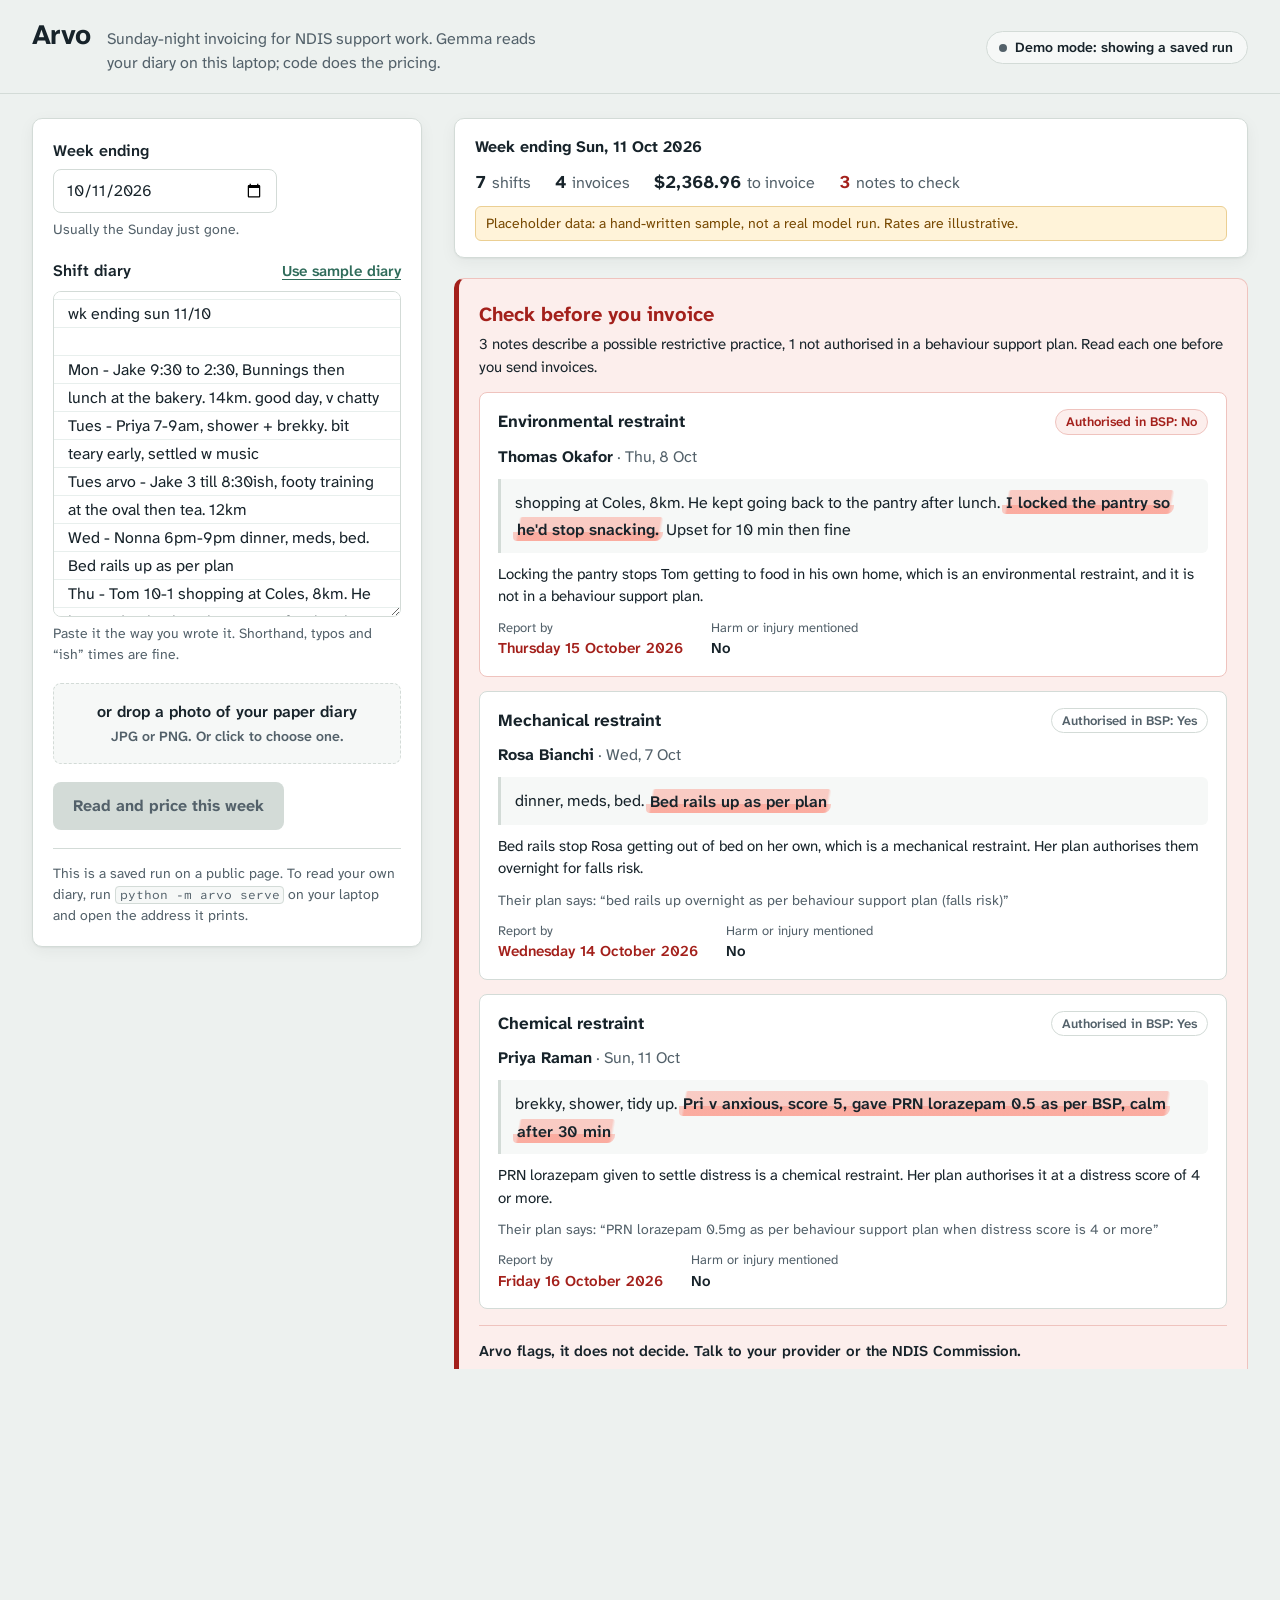
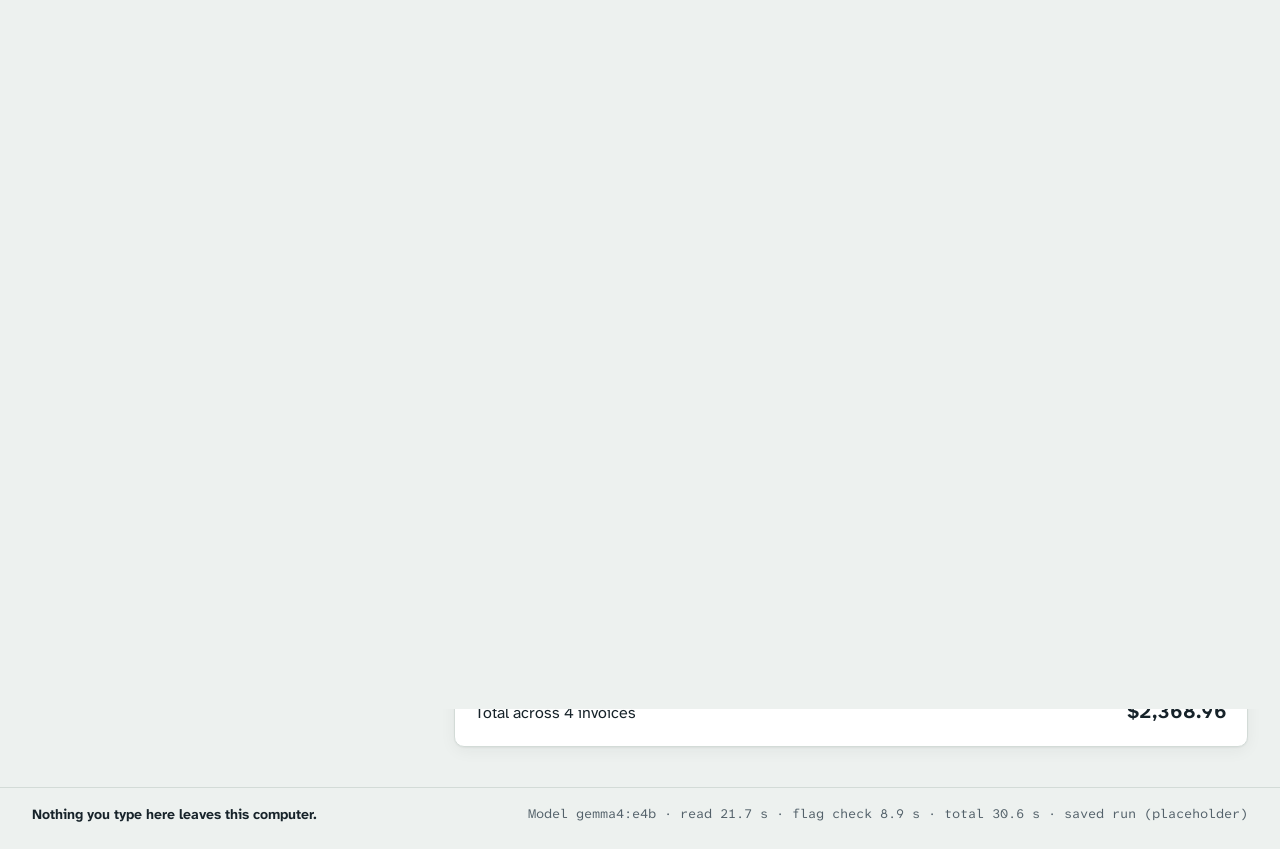
==== docs/index.html @ 75bc1251 "LLM layer (extract, RP screen, pipeline, CLI) and local web UI + server" ====
<!doctype html>
<html lang="en-AU">
<head>
<meta charset="utf-8">
<meta name="viewport" content="width=device-width, initial-scale=1">
<meta name="color-scheme" content="light dark">
<meta name="description" content="Arvo turns an NDIS support worker's weekly shift diary into invoices, on the worker's own laptop.">
<title>Arvo: shift diary to NDIS invoices</title>
<script>
  // Hosted demo only: load the typeface from Google Fonts. The local app
  // (127.0.0.1) makes no requests beyond its own API and uses system fonts.
  (function () {
    if (/^(127\.0\.0\.1|localhost|\[::1\]|)$/.test(location.hostname)) return;
    var l = document.createElement('link');
    l.rel = 'stylesheet';
    l.href = 'https://fonts.googleapis.com/css2?family=Atkinson+Hyperlegible+Mono:wght@400;600&family=Atkinson+Hyperlegible+Next:wght@400;600;700&display=swap';
    document.head.appendChild(l);
  })();
</script>
<style>
:root {
  --bg: #EDF1EF;
  --surface: #FFFFFF;
  --surface-2: #F6F8F7;
  --ink: #17232A;
  --muted: #53616A;
  --line: #D3DBD7;
  --rule: rgba(47, 107, 90, 0.11);
  --accent: #2F6B5A;
  --accent-hover: #255647;
  --accent-ink: #FFFFFF;
  --accent-soft: #E1EEE8;
  --focus: #2457C5;
  --flag: #A3201B;
  --flag-bg: #FCEEEC;
  --flag-line: #EFC3BE;
  --hl: rgba(255, 99, 77, 0.30);
  --warn: #774800;
  --warn-bg: #FFF3D9;
  --warn-line: #EBCF93;
  --ok: #2C7A4E;
  --shadow: 0 1px 2px rgba(23, 35, 42, 0.06), 0 4px 16px rgba(23, 35, 42, 0.05);
  --font: "Atkinson Hyperlegible Next", -apple-system, BlinkMacSystemFont, "Segoe UI", Roboto, "Noto Sans", Ubuntu, Cantarell, "Helvetica Neue", Arial, sans-serif;
  --mono: "Atkinson Hyperlegible Mono", ui-monospace, "SFMono-Regular", Menlo, Consolas, "Liberation Mono", monospace;
  --radius: 10px;
}
@media (prefers-color-scheme: dark) {
  :root {
    --bg: #0F1417;
    --surface: #161D21;
    --surface-2: #1B2328;
    --ink: #E2E8E5;
    --muted: #9AA7A2;
    --line: #2B363C;
    --rule: rgba(134, 201, 177, 0.10);
    --accent: #86C9B1;
    --accent-hover: #A2D8C4;
    --accent-ink: #0B1A15;
    --accent-soft: #1C2D27;
    --focus: #8AB4FF;
    --flag: #FFA49A;
    --flag-bg: #251513;
    --flag-line: #5A2A25;
    --hl: rgba(255, 112, 92, 0.38);
    --warn: #F1C46B;
    --warn-bg: #251E10;
    --warn-line: #5C4620;
    --ok: #7FD1A0;
    --shadow: 0 1px 2px rgba(0, 0, 0, 0.3);
  }
}

*, *::before, *::after { box-sizing: border-box; }
[hidden] { display: none !important; }
html { -webkit-text-size-adjust: 100%; }
body {
  margin: 0;
  background: var(--bg);
  color: var(--ink);
  font: 400 1rem/1.5 var(--font);
  min-height: 100vh;
  display: flex;
  flex-direction: column;
}
h1, h2, h3, h4, p { margin: 0; }
button, input, textarea, select { font: inherit; color: inherit; }
:focus-visible { outline: 3px solid var(--focus); outline-offset: 2px; border-radius: 4px; }
.sr-only {
  position: absolute !important; width: 1px; height: 1px; padding: 0; margin: -1px;
  overflow: hidden; clip-path: inset(50%); white-space: nowrap; border: 0;
}
.mono { font-family: var(--mono); font-size: 0.9375em; }
.num { text-align: right; font-variant-numeric: tabular-nums; white-space: nowrap; }
.muted { color: var(--muted); }
.skip {
  position: absolute; left: 1rem; top: -3rem; z-index: 10;
  background: var(--surface); color: var(--ink); padding: 0.5rem 0.75rem; border-radius: 6px;
}
.skip:focus { top: 0.75rem; }

/* ---------- header */
.top {
  display: flex; flex-wrap: wrap; align-items: center; justify-content: space-between;
  gap: 0.75rem 1.5rem;
  max-width: 1280px; width: 100%; margin: 0 auto;
  padding: 1.25rem 2rem 1.125rem;
  border-bottom: 1px solid var(--line);
}
.brand { display: flex; flex-wrap: wrap; align-items: baseline; gap: 0.25rem 1rem; min-width: 0; }
.brand h1 { font-size: 1.75rem; font-weight: 700; letter-spacing: -0.02em; line-height: 1.1; }
.purpose { color: var(--muted); max-width: 46ch; }
.pill {
  display: inline-flex; align-items: center; gap: 0.5rem;
  padding: 0.3125rem 0.875rem 0.3125rem 0.75rem;
  border-radius: 999px; border: 1px solid var(--line); background: var(--surface);
  font-size: 0.875rem; font-weight: 600;
}
.pill .dot { width: 0.5rem; height: 0.5rem; border-radius: 50%; background: var(--muted); flex: none; }
.pill[data-state="ok"] .dot { background: var(--ok); }
.pill[data-state="warn"] { border-color: var(--warn-line); background: var(--warn-bg); color: var(--warn); }
.pill[data-state="warn"] .dot { background: var(--warn); }
.pill[data-state="demo"] { background: var(--surface-2); }
.pill[data-state="checking"] .dot { animation: pulse 1.2s ease-in-out infinite; }
@keyframes pulse { 50% { opacity: 0.25; } }

/* ---------- layout */
.desk {
  flex: 1;
  display: grid;
  grid-template-columns: minmax(300px, 390px) minmax(0, 1fr);
  gap: 2rem;
  align-items: start;
  max-width: 1280px; width: 100%; margin: 0 auto;
  padding: 1.5rem 2rem 2.5rem;
}
.input-panel { position: sticky; top: 1rem; }
.results { container: results / inline-size; min-width: 0; display: grid; gap: 1.25rem; }
.results:focus { outline: none; }
.results:focus-visible { outline: 3px solid var(--focus); outline-offset: 6px; }

/* ---------- form */
.card {
  background: var(--surface); border: 1px solid var(--line); border-radius: var(--radius);
  box-shadow: var(--shadow);
}
.input-card { padding: 1.25rem; display: grid; gap: 1.125rem; }
.field { display: grid; gap: 0.375rem; }
.field > label, .label-row label { font-weight: 600; }
.label-row { display: flex; align-items: baseline; justify-content: space-between; gap: 1rem; }
.hint { color: var(--muted); font-size: 0.875rem; }
input[type="date"] {
  width: 100%; max-width: 14rem;
  padding: 0.5rem 0.75rem; border: 1px solid var(--line); border-radius: 8px;
  background: var(--surface);
}
textarea {
  --lh: 1.75rem;
  width: 100%;
  min-height: calc(var(--lh) * 11 + 1rem);
  resize: vertical;
  padding: 0.5rem 0.875rem;
  border: 1px solid var(--line); border-radius: 8px;
  line-height: var(--lh);
  background-color: var(--surface);
  background-image: linear-gradient(to bottom, transparent calc(var(--lh) - 1px), var(--rule) calc(var(--lh) - 1px));
  background-size: 100% var(--lh);
  background-position: 0 0.5rem;
  background-attachment: local;
}
textarea::placeholder { color: var(--muted); opacity: 0.8; }
input[type="date"]:focus-visible, textarea:focus-visible { border-color: var(--focus); outline-offset: 0; }
.link-btn {
  background: none; border: 0; padding: 0.125rem 0; cursor: pointer;
  color: var(--accent); font-weight: 600; font-size: 0.9375rem;
  text-decoration: underline; text-underline-offset: 3px; text-decoration-thickness: 1px;
}
.link-btn:hover { text-decoration-thickness: 2px; }
.drop {
  display: grid; gap: 0.125rem; justify-items: center; text-align: center;
  padding: 1rem; border: 1.5px dashed var(--line); border-radius: 8px;
  background: var(--surface-2); cursor: pointer;
  transition: border-color 0.15s, background-color 0.15s;
}
.drop:hover, .drop.is-over { border-color: var(--accent); background: var(--accent-soft); }
.drop:focus-within { outline: 3px solid var(--focus); outline-offset: 2px; }
.drop-title { font-weight: 600; }
.drop-sub { color: var(--muted); font-size: 0.875rem; }
.photo-chosen {
  display: flex; align-items: center; gap: 0.875rem;
  padding: 0.625rem; border: 1px solid var(--line); border-radius: 8px; background: var(--surface-2);
}
.photo-chosen img { width: 56px; height: 56px; object-fit: cover; border-radius: 6px; flex: none; background: var(--line); }
.photo-chosen p { font-size: 0.875rem; overflow-wrap: anywhere; }
.run-row { display: flex; align-items: center; gap: 0.875rem; flex-wrap: wrap; }
.btn-primary {
  appearance: none; border: 0; cursor: pointer;
  background: var(--accent); color: var(--accent-ink);
  padding: 0.75rem 1.25rem; border-radius: 8px; font-weight: 700;
  min-height: 2.75rem;
}
.btn-primary:hover { background: var(--accent-hover); }
.btn-primary[aria-disabled="true"] { background: var(--line); color: var(--muted); cursor: not-allowed; }
.btn-primary[aria-busy="true"] { cursor: progress; }
.elapsed { font-family: var(--mono); color: var(--muted); font-variant-numeric: tabular-nums; }
.run-status { font-size: 0.875rem; color: var(--muted); min-height: 1.3em; }
.run-status:empty { display: none; }
.run-error {
  font-size: 0.9375rem; color: var(--flag); background: var(--flag-bg);
  border: 1px solid var(--flag-line); border-radius: 8px; padding: 0.625rem 0.75rem;
}
.note-box {
  font-size: 0.875rem; color: var(--muted);
  border-top: 1px solid var(--line); padding-top: 0.875rem;
}
.note-box.is-nudged { color: var(--ink); }
.note-box code, .run-status code, .empty code {
  font-family: var(--mono); font-size: 0.875em;
  background: var(--surface-2); border: 1px solid var(--line); border-radius: 4px; padding: 0 0.3em;
}

/* ---------- results shared */
.panel { padding: 1.25rem; }
.sec-head { display: grid; gap: 0.25rem; margin-bottom: 0.875rem; }
.sec-head h3 { font-size: 1.125rem; font-weight: 700; }
.sec-head p { color: var(--muted); font-size: 0.9375rem; }
.empty { padding: 1.5rem 1.25rem; display: grid; gap: 0.75rem; }
.empty h3 { font-size: 1.125rem; }
.empty ul { margin: 0; padding-left: 1.25rem; display: grid; gap: 0.375rem; color: var(--muted); }

.summary { padding: 1rem 1.25rem; display: grid; gap: 0.625rem; }
.summary-week { font-weight: 700; }
.summary-stats { list-style: none; margin: 0; padding: 0; display: flex; flex-wrap: wrap; gap: 0.375rem 1.5rem; }
.summary-stats li { display: flex; align-items: baseline; gap: 0.375rem; color: var(--muted); }
.summary-stats strong { color: var(--ink); font-size: 1.125rem; font-variant-numeric: tabular-nums; }
.summary-stats .is-flag strong { color: var(--flag); }
.placeholder-note {
  font-size: 0.875rem; color: var(--warn); background: var(--warn-bg);
  border: 1px solid var(--warn-line); border-radius: 6px; padding: 0.375rem 0.625rem;
}

/* ---------- flags (the red panel) */
.flags {
  background: var(--flag-bg); border: 1px solid var(--flag-line); border-left: 5px solid var(--flag);
  border-radius: var(--radius); padding: 1.25rem;
}
.flags .sec-head h3 { color: var(--flag); font-size: 1.25rem; }
.flags .sec-head p { color: var(--ink); }
.flag-list { list-style: none; margin: 0; padding: 0; display: grid; gap: 0.875rem; }
.flag {
  background: var(--surface); border: 1px solid var(--flag-line); border-radius: 8px;
  padding: 1rem 1.125rem; display: grid; gap: 0.625rem;
}
.flag[data-authorised="true"] { border-color: var(--line); }
.flag-top { display: flex; flex-wrap: wrap; align-items: center; justify-content: space-between; gap: 0.5rem 1rem; }
.flag-type { font-weight: 700; font-size: 1.0625rem; }
.chip {
  font-size: 0.8125rem; font-weight: 600; padding: 0.125rem 0.625rem; border-radius: 999px;
  border: 1px solid var(--line); color: var(--muted); white-space: nowrap;
}
.chip.is-no { border-color: var(--flag-line); color: var(--flag); background: var(--flag-bg); }
.flag-who { color: var(--muted); }
.flag-who strong { color: var(--ink); }
.flag-note {
  margin: 0; padding: 0.625rem 0.875rem;
  border-left: 3px solid var(--line); background: var(--surface-2); border-radius: 0 6px 6px 0;
  font-size: 1rem; line-height: 1.7; overflow-wrap: anywhere;
}
mark.evidence {
  color: inherit;
  background: linear-gradient(100deg, transparent 0.4em, var(--hl) 0.55em, var(--hl) calc(100% - 0.4em), transparent calc(100% - 0.2em)),
              linear-gradient(to bottom, transparent 62%, var(--hl) 62%);
  padding: 0.1em 0.25em; margin: 0 -0.1em;
  border-radius: 0.6em 0.2em 0.5em 0.25em;
  -webkit-box-decoration-break: clone; box-decoration-break: clone;
  font-weight: 600;
}
.flag-why { font-size: 0.9375rem; }
.flag-plan { font-size: 0.875rem; color: var(--muted); }
.flag-facts { margin: 0; display: flex; flex-wrap: wrap; gap: 0.5rem 1.75rem; font-size: 0.9375rem; }
.flag-facts div { display: grid; }
.flag-facts dt { font-size: 0.8125rem; color: var(--muted); }
.flag-facts dd { margin: 0; font-weight: 600; }
.flag-facts .is-deadline dd { color: var(--flag); }
.flag-foot {
  margin-top: 1rem; padding-top: 0.875rem; border-top: 1px solid var(--flag-line);
  font-size: 0.9375rem; font-weight: 600;
}
.flags-none { padding: 1rem 1.25rem; display: grid; gap: 0.25rem; }
.flags-none h3 { font-size: 1rem; }
.flags-none p { color: var(--muted); font-size: 0.9375rem; }

/* ---------- tables */
.table-wrap { overflow-x: auto; }
.tbl { width: 100%; border-collapse: collapse; font-size: 0.9375rem; }
.tbl th {
  text-align: left; font-size: 0.75rem; letter-spacing: 0.05em; text-transform: uppercase;
  color: var(--muted); font-weight: 600; padding: 0.5rem 0.625rem; border-bottom: 1px solid var(--line);
  white-space: nowrap;
}
.tbl th.num { text-align: right; }
.tbl td { padding: 0.625rem; border-bottom: 1px solid var(--line); vertical-align: top; }
.tbl tbody tr:last-child td { border-bottom: 0; }
.tbl tr.has-warn td:first-child { box-shadow: inset 3px 0 0 var(--warn); }
.who-unmatched { color: var(--warn); font-weight: 600; }
.c-date, .c-time { white-space: nowrap; }
.note-text { overflow-wrap: anywhere; }
.src { font-size: 0.8125rem; color: var(--muted); margin-top: 0.25rem; overflow-wrap: anywhere; }
.warn-inline {
  display: inline-block; margin-top: 0.375rem; font-size: 0.875rem;
  color: var(--warn); background: var(--warn-bg); border: 1px solid var(--warn-line);
  border-radius: 6px; padding: 0.0625rem 0.5rem;
}
.warn-inline b, .warn-list b { font-weight: 700; }
.warn-list {
  list-style: none; margin: 0 0 0.875rem; padding: 0.625rem 0.875rem; display: grid; gap: 0.25rem;
  color: var(--warn); background: var(--warn-bg); border: 1px solid var(--warn-line); border-radius: 8px;
  font-size: 0.9375rem;
}

/* ---------- invoices */
.inv-list { display: grid; gap: 1rem; }
.inv { border: 1px solid var(--line); border-radius: 8px; overflow: hidden; }
.inv-head {
  display: flex; flex-wrap: wrap; align-items: center; justify-content: space-between; gap: 0.75rem 1rem;
  padding: 0.75rem 0.875rem; background: var(--surface-2); border-bottom: 1px solid var(--line);
}
.inv-head h4 { font-size: 1.0625rem; }
.inv-meta { font-size: 0.875rem; color: var(--muted); }
.btn-secondary {
  appearance: none; cursor: pointer; font-weight: 600; font-size: 0.9375rem;
  background: var(--surface); color: var(--accent); border: 1.5px solid var(--accent);
  border-radius: 8px; padding: 0.4375rem 0.875rem; min-height: 2.5rem;
}
.btn-secondary:hover { background: var(--accent-soft); }
.inv .tbl td, .inv .tbl th { padding-left: 0.875rem; padding-right: 0.875rem; }
.item-no { display: block; font-family: var(--mono); font-size: 0.875rem; white-space: nowrap; }
.item-name { display: block; font-size: 0.8125rem; color: var(--muted); }
.why {
  appearance: none; background: none; cursor: pointer; white-space: nowrap;
  border: 1px solid var(--line); border-radius: 6px; padding: 0.125rem 0.5rem;
  font-size: 0.8125rem; color: var(--muted);
}
.why[aria-expanded="true"] { color: var(--ink); border-color: var(--muted); }
.rule-row td { background: var(--surface-2); font-size: 0.875rem; padding-top: 0.5rem; padding-bottom: 0.5rem; }
.rule-label { font-weight: 600; }
.inv tfoot th, .inv tfoot td { border-top: 1px solid var(--line); border-bottom: 0; padding-top: 0.625rem; padding-bottom: 0.625rem; }
.inv tfoot th { text-transform: none; letter-spacing: 0; font-size: 0.9375rem; color: var(--ink); text-align: right; }
.inv tfoot td { font-weight: 700; }
.grand {
  display: flex; justify-content: space-between; align-items: baseline; gap: 1rem;
  margin-top: 1rem; padding-top: 0.875rem; border-top: 2px solid var(--ink);
}
.grand strong { font-size: 1.25rem; }

/* tables become label/value stacks when the results column is narrow */
@container results (max-width: 620px) {
  .stack thead { position: absolute; width: 1px; height: 1px; overflow: hidden; clip-path: inset(50%); }
  .stack, .stack tbody, .stack tfoot, .stack tr, .stack td, .stack tfoot th { display: block; width: auto; }
  .stack tbody tr { padding: 0.625rem 0; border-bottom: 1px solid var(--line); }
  .stack tbody tr:last-child { border-bottom: 0; }
  .stack td { border: 0; padding: 0.1875rem 0; display: flex; justify-content: space-between; gap: 1rem; text-align: right; }
  .stack td::before { content: attr(data-label); color: var(--muted); font-size: 0.8125rem; text-align: left; flex: none; }
  .stack td.wide { display: block; text-align: left; }
  .stack td.wide::before { display: block; }
  .stack td.why-cell { justify-content: flex-end; }
  .stack td.why-cell::before { content: none; }
  .stack tr.has-warn { box-shadow: inset 3px 0 0 var(--warn); padding-left: 0.75rem; }
  .stack tr.has-warn td:first-child { box-shadow: none; }
  .stack tr.rule-row { padding: 0; }
  .stack tr.rule-row td { display: block; text-align: left; padding: 0.5rem 0.625rem; border-radius: 6px; }
  .stack tr.rule-row td::before { content: none; }
  .stack tfoot tr { display: flex; justify-content: space-between; border-top: 1px solid var(--line); }
  .stack tfoot th, .stack tfoot td { border: 0; }
  .inv .stack td, .inv .stack th { padding-left: 0.875rem; padding-right: 0.875rem; }
  .shifts-tbl.stack tbody tr { display: flex; flex-wrap: wrap; align-items: baseline; gap: 0.125rem 0.625rem; }
  .shifts-tbl.stack td { display: block; padding: 0; text-align: left; }
  .shifts-tbl.stack td::before { content: none; }
  .shifts-tbl.stack td.c-date { font-weight: 700; }
  .shifts-tbl.stack td.c-km::after { content: " km"; }
  .shifts-tbl.stack td.no-km { display: none; }
  .shifts-tbl.stack td.wide { flex-basis: 100%; margin-top: 0.25rem; }
  .inv-tbl.stack tbody tr:not(.rule-row) {
    display: grid; grid-template-columns: auto 1fr auto; gap: 0.25rem 0.625rem; align-items: baseline;
    grid-template-areas: "date time total" "item item item" "qty rate why"; padding: 0.75rem 0.875rem;
  }
  .inv .inv-tbl.stack tbody tr:not(.rule-row) td { display: block; padding: 0; text-align: left; }
  .inv-tbl.stack td::before { content: none; }
  .inv-tbl.stack td.c-date { grid-area: date; font-weight: 700; }
  .inv-tbl.stack td.c-time { grid-area: time; }
  .inv .inv-tbl.stack tbody td.c-total { grid-area: total; text-align: right; font-weight: 700; }
  .inv-tbl.stack td.wide { grid-area: item; }
  .inv-tbl.stack td.c-qty { grid-area: qty; }
  .inv-tbl.stack td.c-rate { grid-area: rate; color: var(--muted); }
  .inv-tbl.stack td.c-rate::before { content: "× "; }
  .inv-tbl.stack td.why-cell { grid-area: why; }
  .stack tfoot td.why-cell { display: none; }
}

/* ---------- footer */
.foot {
  border-top: 1px solid var(--line);
  max-width: 1280px; width: 100%; margin: 0 auto; padding: 1rem 2rem 1.5rem;
  display: flex; flex-wrap: wrap; gap: 0.25rem 1.5rem; justify-content: space-between;
  font-size: 0.875rem; color: var(--muted);
}
.foot strong { color: var(--ink); }
.run-meta { font-family: var(--mono); font-size: 0.8125rem; }

/* ---------- narrow screens */
@media (max-width: 900px) {
  .desk { grid-template-columns: minmax(0, 1fr); gap: 1.25rem; }
  .input-panel { position: static; }
}
@media (max-width: 560px) {
  .top { padding: 1rem 1rem 0.875rem; }
  .desk { padding: 1rem 1rem 2rem; }
  .foot { padding: 1rem; }
  .input-card, .panel, .flags { padding: 1rem; }
  .flag { padding: 0.875rem; }
  .btn-primary { width: 100%; }
  .run-row { gap: 0.5rem; }
}
@media (prefers-reduced-motion: reduce) {
  *, *::before, *::after { animation: none !important; transition: none !important; }
}
@media print {
  .input-panel, .skip, .pill, .inv-head button, .why { display: none !important; }
  .desk { display: block; }
  body { background: #fff; }
}
</style>
</head>
<body>
<a class="skip" href="#results">Skip to results</a>

<header class="top">
  <div class="brand">
    <h1>Arvo</h1>
    <p class="purpose">Sunday-night invoicing for NDIS support work. Gemma reads your diary on this laptop; code does the pricing.</p>
  </div>
  <p class="pill" id="status" data-state="checking" role="status">
    <span class="dot" aria-hidden="true"></span><span id="status-text">Looking for the local app…</span>
  </p>
</header>

<main class="desk">
  <section class="input-panel" aria-labelledby="input-h">
    <h2 id="input-h" class="sr-only">Your week</h2>
    <form id="run-form" class="card input-card" novalidate>
      <div class="field">
        <label for="week-ending">Week ending</label>
        <input type="date" id="week-ending" name="week_ending" required aria-describedby="week-hint">
        <p class="hint" id="week-hint">Usually the Sunday just gone.</p>
      </div>

      <div class="field">
        <div class="label-row">
          <label for="diary">Shift diary</label>
          <button type="button" class="link-btn" id="sample-btn">Use sample diary</button>
        </div>
        <textarea id="diary" name="diary_text" rows="11" spellcheck="false" aria-describedby="diary-hint"
          placeholder="Tues - Jake 3 till 8:30ish, Bunnings + footy, 12km"></textarea>
        <p class="hint" id="diary-hint">Paste it the way you wrote it. Shorthand, typos and “ish” times are fine.</p>
      </div>

      <div class="field">
        <label class="drop" id="drop" for="photo">
          <input type="file" id="photo" class="sr-only" accept="image/png,image/jpeg,image/webp,image/gif">
          <span class="drop-title">or drop a photo of your paper diary</span>
          <span class="drop-sub">JPG or PNG. Or click to choose one.</span>
        </label>
        <div class="photo-chosen" id="photo-chosen" hidden>
          <img id="photo-thumb" alt="">
          <div>
            <p id="photo-name"></p>
            <button type="button" class="link-btn" id="photo-remove">Remove photo</button>
          </div>
        </div>
      </div>

      <div class="run-row">
        <button type="submit" class="btn-primary" id="run-btn">Read and price this week</button>
        <span class="elapsed" id="elapsed" aria-hidden="true"></span>
      </div>
      <p class="run-status" id="run-status" role="status" aria-live="polite"></p>
      <p class="run-error" id="run-error" role="alert" hidden></p>
      <p class="note-box" id="setup-note" hidden></p>
    </form>
  </section>

  <section class="results" id="results" aria-labelledby="results-h" tabindex="-1">
    <h2 id="results-h" class="sr-only">Results</h2>

    <div class="card empty" id="empty">
      <h3>Nothing to check yet</h3>
      <p>Paste this week’s diary or add a photo, then press <strong>Read and price this week</strong>. You’ll get:</p>
      <ul>
        <li>notes to check before you invoice, with the exact sentence highlighted</li>
        <li>every shift as Gemma read it, so a wrong time is easy to spot</li>
        <li>invoice lines priced by code, ready to print per participant</li>
      </ul>
    </div>

    <div class="card summary" id="summary" hidden></div>
    <section id="flags" aria-labelledby="flags-h" hidden></section>
    <section class="card panel" id="shifts" aria-labelledby="shifts-h" hidden></section>
    <section class="card panel" id="invoices" aria-labelledby="invoices-h" hidden></section>
  </section>
</main>

<footer class="foot">
  <p><strong>Nothing you type here leaves this computer.</strong></p>
  <p class="run-meta" id="run-meta"></p>
</footer>

<noscript><p style="padding:1rem">Arvo needs JavaScript turned on. It runs only on this computer.</p></noscript>

<script>
(() => {
'use strict';

// ------------------------------------------------------------------ constants
const SAMPLE_WEEK = '2026-10-11';
const SAMPLE_DIARY = `wk ending sun 11/10

Mon - Jake 9:30 to 2:30, Bunnings then lunch at the bakery. 14km. good day, v chatty
Tues - Priya 7-9am, shower + brekky. bit teary early, settled w music
Tues arvo - Jake 3 till 8:30ish, footy training at the oval then tea. 12km
Wed - Nonna 6pm-9pm dinner, meds, bed. Bed rails up as per plan
Thu - Tom 10-1 shopping at Coles, 8km. He kept going back to the pantry after lunch. I locked the pantry so he'd stop snacking. Upset for 10 min then fine
Fri - nil (sick)
Sat - Jake 10 - 4 Melb Museum, train in so no km
Sun - Pri 8-11 brekky, shower, tidy up. Pri v anxious, score 5, gave PRN lorazepam 0.5 as per BSP, calm after 30 min
`;
const DEMO_TIP = 'Running a diary needs the local app. On your laptop: python -m arvo serve';
const RP_LABELS = {
  seclusion: 'Seclusion',
  chemical: 'Chemical restraint',
  mechanical: 'Mechanical restraint',
  physical: 'Physical restraint',
  environmental: 'Environmental restraint',
};
const TIMING_LABELS = { extract_s: 'read', pricing_s: 'priced', rp_s: 'flag check', total_s: 'total' };
const FLAG_FOOTER = 'Arvo flags, it does not decide. Talk to your provider or the NDIS Commission.';
const INVOICE_CSP = '<meta http-equiv="Content-Security-Policy" content="default-src \'none\'; style-src \'unsafe-inline\'; img-src data:">';

const state = {
  mode: 'checking',      // 'local' | 'demo'
  model: '',
  worker: null,
  people: new Map(),     // participant id -> roster entry
  order: [],             // roster order of participant ids
  image: null,           // { b64, name }
  thumbUrl: '',
  running: false,
  result: null,
  weekEnding: '',
};

// ------------------------------------------------------------------ DOM helpers
// Every piece of diary/model text goes in through textContent or text nodes. Never as markup.
const $ = (id) => document.getElementById(id);
function h(tag, props, ...kids) {
  const node = document.createElement(tag);
  if (props) {
    for (const [k, v] of Object.entries(props)) {
      if (v === null || v === undefined || v === false) continue;
      if (k === 'class') node.className = v;
      else if (k === 'text') node.textContent = String(v);
      else if (k.startsWith('on') && typeof v === 'function') node.addEventListener(k.slice(2), v);
      else node.setAttribute(k, v === true ? '' : String(v));
    }
  }
  for (const kid of kids.flat(Infinity)) {
    if (kid === null || kid === undefined || kid === false || kid === '') continue;
    node.append(kid instanceof Node ? kid : document.createTextNode(String(kid)));
  }
  return node;
}

// ------------------------------------------------------------------ formatting
const money = new Intl.NumberFormat('en-AU', { style: 'currency', currency: 'AUD' });
const fmtMoney = (x) => money.format(Number(x) || 0);
const toCents = (x) => Math.round((Number(x) || 0) * 100);
const pad = (n) => String(n).padStart(2, '0');
const isoDate = (d) => `${d.getFullYear()}-${pad(d.getMonth() + 1)}-${pad(d.getDate())}`;

function parseISO(s) {
  const m = /^(\d{4})-(\d{2})-(\d{2})(?:[T ](\d{2}):(\d{2}))?/.exec(String(s || ''));
  if (!m) return null;
  return new Date(+m[1], +m[2] - 1, +m[3], m[4] ? +m[4] : 0, m[5] ? +m[5] : 0);
}
function fmtDate(s, withYear) {
  const d = parseISO(s);
  if (!d) return String(s || '');
  const opts = { weekday: 'short', day: 'numeric', month: 'short' };
  if (withYear) opts.year = 'numeric';
  return d.toLocaleDateString('en-AU', opts);
}
function fmtDeadline(s) {
  const d = parseISO(s);
  if (!d) return String(s || '');
  let out = d.toLocaleDateString('en-AU', { weekday: 'long', day: 'numeric', month: 'long', year: 'numeric' });
  if (/[T ]\d{2}:\d{2}/.test(s)) out += ', ' + d.toLocaleTimeString('en-AU', { hour: 'numeric', minute: '2-digit' });
  return out;
}
function lastSunday(from) {
  const d = new Date(from.getFullYear(), from.getMonth(), from.getDate());
  d.setDate(d.getDate() - d.getDay());
  return isoDate(d);
}
function sundayOnOrAfter(iso) {
  const d = parseISO(iso);
  if (!d) return '';
  d.setDate(d.getDate() + ((7 - d.getDay()) % 7));
  return isoDate(d);
}
const personName = (id) => {
  const p = state.people.get(id);
  return p ? p.name : (id || 'Not matched to your roster');
};
const timeRange = (a, b) => (a && b ? `${a}–${b}` : '—');
function fmtQty(line) {
  const q = Number(line.quantity) || 0;
  return line.unit === 'km'
    ? `${q.toLocaleString('en-AU', { maximumFractionDigits: 1 })} km`
    : `${q.toFixed(2)} h`;
}
const byDateTime = (a, b) => `${a.date} ${a.start || '99'}`.localeCompare(`${b.date} ${b.start || '99'}`);
const plural = (n, one, many) => `${n} ${n === 1 ? one : many}`;

// ------------------------------------------------------------------ network
async function fetchJSON(url, { timeout = 4000, ...opts } = {}) {
  const ctl = new AbortController();
  const timer = setTimeout(() => ctl.abort(), timeout);
  try {
    const res = await fetch(url, { cache: 'no-store', ...opts, signal: ctl.signal });
    let data = null;
    try { data = await res.json(); } catch (_) { data = null; }
    if (!res.ok) {
      const err = new Error((data && data.error) || `The local app answered ${res.status}.`);
      err.status = res.status;
      throw err;
    }
    if (data === null || typeof data !== 'object') throw new Error(`${url} did not return JSON.`);
    return data;
  } finally {
    clearTimeout(timer);
  }
}
async function fetchText(url) {
  const res = await fetch(url, { cache: 'no-store' });
  if (!res.ok) throw new Error(String(res.status));
  return res.text();
}

// ------------------------------------------------------------------ status + messages
function setPill(kind, text) {
  $('status').dataset.state = kind;
  $('status-text').textContent = text;
}
function showError(msg) {
  const el = $('run-error');
  el.textContent = msg;
  el.hidden = false;
}
function clearError() {
  $('run-error').hidden = true;
  $('run-error').textContent = '';
}
function setNote(...parts) {
  const el = $('setup-note');
  el.replaceChildren(...parts.map((p) => (p instanceof Node ? p : document.createTextNode(p))));
  el.hidden = parts.length === 0;
}

function setRoster(r) {
  if (!r || typeof r !== 'object') return;
  state.worker = r.worker && typeof r.worker === 'object' ? r.worker : null;
  const ps = Array.isArray(r.participants) ? r.participants : [];
  state.people = new Map(ps.filter((p) => p && p.id).map((p) => [String(p.id), p]));
  state.order = [...state.people.keys()];
}

// ------------------------------------------------------------------ modes
async function enterLocal(health) {
  state.mode = 'local';
  state.model = String(health.model || 'gemma4:e4b');
  if (health.ollama_up === false) {
    setPill('warn', 'Local app running. Ollama is not running');
    setNote('Start Ollama, then press Read and price this week. Your diary still stays on this laptop.');
  } else if (health.model_available === false) {
    setPill('warn', `Running on your laptop: ${state.model} (not downloaded)`);
    setNote('Download the model once, then come back: ', h('code', null, `ollama pull ${state.model}`));
  } else {
    setPill('ok', `Running on your laptop: ${state.model}`);
  }
  try { setRoster(await fetchJSON('/api/roster')); } catch (_) { /* names fall back to ids */ }
}

async function enterDemo() {
  state.mode = 'demo';
  setPill('demo', 'Demo mode: showing a saved run');
  const btn = $('run-btn');
  btn.setAttribute('aria-disabled', 'true');
  btn.title = DEMO_TIP;
  setNote('This is a saved run on a public page. To read your own diary, run ',
    h('code', null, 'python -m arvo serve'), ' on your laptop and open the address it prints.');

  const [run, roster, diary] = await Promise.allSettled([
    fetchJSON('demo/run.json', { timeout: 8000 }),
    fetchJSON('demo/roster.json', { timeout: 8000 }),
    fetchText('demo/diary.txt'),
  ]);
  if (roster.status === 'fulfilled') setRoster(roster.value);
  $('diary').value = diary.status === 'fulfilled' && diary.value.trim() ? diary.value : SAMPLE_DIARY;
  if (run.status !== 'fulfilled') {
    $('empty').replaceChildren(
      h('h3', null, 'The saved run could not be loaded'),
      h('p', null, 'Open this page from a web server (not as a file), or run ',
        h('code', null, 'python -m arvo serve'), ' to use Arvo on your own diary.'));
    return;
  }
  const data = run.value;
  const shifts = Array.isArray(data.shifts) ? data.shifts : [];
  const we = typeof data.week_ending === 'string' && parseISO(data.week_ending)
    ? data.week_ending
    : sundayOnOrAfter(shifts.map((s) => s.date).filter(Boolean).sort().pop() || '');
  if (we) $('week-ending').value = we;
  state.weekEnding = we || $('week-ending').value;
  updateWeekHint();
  render(data);
}

// ------------------------------------------------------------------ input handling
function updateWeekHint() {
  const d = parseISO($('week-ending').value);
  const hint = $('week-hint');
  if (d && d.getDay() !== 0) {
    hint.textContent = `That’s a ${d.toLocaleDateString('en-AU', { weekday: 'long' })}. Weeks usually end on a Sunday.`;
  } else {
    hint.textContent = 'Usually the Sunday just gone.';
  }
}

async function imageToBase64(file) {
  // Phone photos are large. Shrink on this computer before sending to the local app.
  const MAX_SIDE = 2000;
  let blob = file;
  if (typeof createImageBitmap === 'function') {
    try {
      const bmp = await createImageBitmap(file);
      const scale = Math.min(1, MAX_SIDE / Math.max(bmp.width, bmp.height));
      if (scale < 1 || file.size > 3 * 1024 * 1024) {
        const c = document.createElement('canvas');
        c.width = Math.round(bmp.width * scale);
        c.height = Math.round(bmp.height * scale);
        c.getContext('2d').drawImage(bmp, 0, 0, c.width, c.height);
        blob = await new Promise((res, rej) => c.toBlob((b) => (b ? res(b) : rej(new Error('encode'))), 'image/jpeg', 0.9));
      }
      if (bmp.close) bmp.close();
    } catch (_) { /* send the original file */ }
  }
  const dataUrl = await new Promise((res, rej) => {
    const fr = new FileReader();
    fr.onload = () => res(String(fr.result));
    fr.onerror = () => rej(fr.error);
    fr.readAsDataURL(blob);
  });
  return dataUrl.slice(dataUrl.indexOf(',') + 1);
}

async function setPhoto(file) {
  clearError();
  if (!file) return;
  if (!/^image\/(png|jpe?g|webp|gif)$/i.test(file.type)) {
    showError('That file is not a JPG or PNG photo. Take a photo of the diary page and try again.');
    return;
  }
  try {
    const b64 = await imageToBase64(file);
    if (!b64 || b64.length > 9.5 * 1024 * 1024) throw new Error('size');
    state.image = { b64, name: file.name };
    if (state.thumbUrl) URL.revokeObjectURL(state.thumbUrl);
    state.thumbUrl = URL.createObjectURL(file);
    $('photo-thumb').src = state.thumbUrl;
    const kb = Math.round((b64.length * 3) / 4 / 1024);
    $('photo-name').textContent = `${file.name} · ${kb >= 1024 ? (kb / 1024).toFixed(1) + ' MB' : kb + ' KB'} · Arvo will read this photo`;
    $('photo-chosen').hidden = false;
    $('drop').hidden = true;
    $('photo-remove').focus();
  } catch (_) {
    showError('Arvo could not read that photo. Try a JPG or PNG under 7 MB.');
  }
}

function clearPhoto() {
  state.image = null;
  if (state.thumbUrl) URL.revokeObjectURL(state.thumbUrl);
  state.thumbUrl = '';
  $('photo-thumb').removeAttribute('src');
  $('photo').value = '';
  $('photo-chosen').hidden = true;
  $('drop').hidden = false;
  $('photo').focus();
}

// ------------------------------------------------------------------ running
let tick = null;
function startProgress() {
  state.running = true;
  const btn = $('run-btn');
  const t0 = performance.now();
  btn.setAttribute('aria-busy', 'true');
  btn.textContent = 'Reading your diary…';
  $('run-status').textContent = 'Gemma is reading your diary on this laptop. This usually takes 10 to 40 seconds.';
  const paint = () => {
    const s = Math.floor((performance.now() - t0) / 1000);
    $('elapsed').textContent = `${s} s`;
    if (s === 45) $('run-status').textContent = 'Still reading. Long weeks and photos take longer. Keep this tab open.';
  };
  paint();
  tick = setInterval(paint, 250);
}
function stopProgress() {
  state.running = false;
  clearInterval(tick);
  const btn = $('run-btn');
  btn.removeAttribute('aria-busy');
  btn.textContent = 'Read and price this week';
  $('elapsed').textContent = '';
}

async function onRun(ev) {
  ev.preventDefault();
  if (state.mode !== 'local') {
    const note = $('setup-note');
    note.classList.add('is-nudged');
    $('run-status').textContent = DEMO_TIP;
    return;
  }
  if (state.running) return;
  clearError();
  const weekEnding = $('week-ending').value;
  const diary = $('diary').value;
  if (!weekEnding) { showError('Choose the week-ending date first.'); $('week-ending').focus(); return; }
  if (!diary.trim() && !state.image) { showError('Paste your diary or add a photo first.'); $('diary').focus(); return; }

  const body = { diary_text: diary, week_ending: weekEnding };
  if (state.image) body.image_b64 = state.image.b64;
  startProgress();
  try {
    const data = await fetchJSON('/api/run', {
      method: 'POST',
      headers: { 'Content-Type': 'application/json' },
      body: JSON.stringify(body),
      timeout: 15 * 60 * 1000,
    });
    state.weekEnding = weekEnding;
    $('run-status').textContent = `Done. ${plural((data.shifts || []).length, 'shift', 'shifts')} read, ${plural((data.flags || []).length, 'note', 'notes')} to check.`;
    render(data);
    $('results').focus();
  } catch (e) {
    $('run-status').textContent = '';
    if (e.name === 'AbortError') showError('The run took too long and was stopped. Try a shorter diary or a clearer photo.');
    else if (e instanceof TypeError) showError('Arvo could not reach the local app. Is python -m arvo serve still running?');
    else showError(e.message || 'Something went wrong in the local app.');
  } finally {
    stopProgress();
  }
}

// ------------------------------------------------------------------ rendering
function sectionHead(id, title, sub) {
  return h('div', { class: 'sec-head' }, h('h3', { id }, title), sub ? h('p', null, sub) : null);
}

function render(data) {
  state.result = data;
  const shifts = Array.isArray(data.shifts) ? data.shifts : [];
  const lines = Array.isArray(data.lines) ? data.lines : [];
  const flags = Array.isArray(data.flags) ? data.flags : [];
  const warnings = Array.isArray(data.warnings) ? data.warnings : [];
  $('empty').hidden = true;
  renderSummary(data, shifts, lines, flags);
  renderFlags(flags, shifts);
  renderShifts(shifts, warnings);
  renderInvoices(lines);
  renderMeta(data);
}

function renderSummary(data, shifts, lines, flags) {
  const box = $('summary');
  const people = new Set(lines.map((l) => l.participant_id));
  const total = lines.reduce((a, l) => a + toCents(l.total), 0) / 100;
  const stat = (value, label, cls) => h('li', { class: cls || null }, h('strong', null, value), label);
  const we = state.weekEnding || $('week-ending').value;
  box.replaceChildren(
    h('p', { class: 'summary-week' }, we ? `Week ending ${fmtDate(we, true)}` : 'This week'),
    h('ul', { class: 'summary-stats' },
      stat(shifts.length, shifts.length === 1 ? 'shift' : 'shifts'),
      stat(people.size, people.size === 1 ? 'invoice' : 'invoices'),
      stat(fmtMoney(total), 'to invoice'),
      stat(flags.length, flags.length === 1 ? 'note to check' : 'notes to check', flags.length ? 'is-flag' : '')),
    data.placeholder
      ? h('p', { class: 'placeholder-note' }, 'Placeholder data: a hand-written sample, not a real model run. Rates are illustrative.')
      : null);
  box.hidden = false;
}

function findNote(flag, shifts) {
  const same = shifts.filter((s) => s.participant_id === flag.participant_id && s.date === flag.date);
  const q = String(flag.evidence_quote || '').toLowerCase();
  const hit = same.find((s) => q && String(s.note || '').toLowerCase().includes(q));
  return (hit || same[0] || {}).note || '';
}

function quoteWithEvidence(note, quote) {
  const bq = h('blockquote', { class: 'flag-note' });
  const text = String(note || '');
  const q = String(quote || '');
  const at = q ? text.toLowerCase().indexOf(q.toLowerCase()) : -1;
  if (at < 0) {
    bq.append(h('mark', { class: 'evidence' }, q || text));
    return bq;
  }
  bq.append(text.slice(0, at), h('mark', { class: 'evidence' }, text.slice(at, at + q.length)), text.slice(at + q.length));
  return bq;
}

function renderFlags(flags, shifts) {
  const sec = $('flags');
  sec.hidden = false;
  if (!flags.length) {
    sec.className = 'card flags-none';
    sec.replaceChildren(
      h('h3', { id: 'flags-h' }, 'No possible restrictive practices found'),
      h('p', null, 'Arvo checked every shift note. It can miss things, so read your notes the way you normally would.'));
    return;
  }
  sec.className = 'flags';
  const sorted = [...flags].sort((a, b) =>
    (a.authorised_in_bsp === b.authorised_in_bsp ? 0 : a.authorised_in_bsp ? 1 : -1) || byDateTime(a, b));
  const unauth = flags.filter((f) => !f.authorised_in_bsp).length;
  const sub = `${plural(flags.length, 'note describes', 'notes describe')} a possible restrictive practice` +
    (unauth ? `, ${unauth} not authorised in a behaviour support plan.` : '.') +
    ' Read each one before you send invoices.';
  const list = h('ul', { class: 'flag-list' });
  for (const f of sorted) {
    const authorised = !!f.authorised_in_bsp;
    const person = state.people.get(f.participant_id);
    const planText = authorised && person && Array.isArray(person.bsp_authorised) ? person.bsp_authorised.join('; ') : '';
    list.append(h('li', { class: 'flag', 'data-authorised': String(authorised) },
      h('div', { class: 'flag-top' },
        h('span', { class: 'flag-type' }, RP_LABELS[f.rp_type] || String(f.rp_type || 'Possible restrictive practice')),
        h('span', { class: authorised ? 'chip' : 'chip is-no' }, `Authorised in BSP: ${authorised ? 'Yes' : 'No'}`)),
      h('p', { class: 'flag-who' }, h('strong', null, personName(f.participant_id)), ` · ${fmtDate(f.date)}`),
      quoteWithEvidence(findNote(f, shifts), f.evidence_quote),
      f.explanation ? h('p', { class: 'flag-why' }, f.explanation) : null,
      planText ? h('p', { class: 'flag-plan' }, `Their plan says: “${planText}”`) : null,
      h('dl', { class: 'flag-facts' },
        h('div', { class: 'is-deadline' }, h('dt', null, 'Report by'), h('dd', null, f.report_by ? fmtDeadline(f.report_by) : 'No deadline worked out')),
        h('div', null, h('dt', null, 'Harm or injury mentioned'), h('dd', null, f.harm_mentioned ? 'Yes' : 'No')))));
  }
  sec.replaceChildren(
    sectionHead('flags-h', 'Check before you invoice', sub),
    list,
    h('p', { class: 'flag-foot' }, FLAG_FOOTER));
}

function renderShifts(shifts, warnings) {
  const sec = $('shifts');
  sec.hidden = false;
  const parts = [sectionHead('shifts-h', 'What Gemma read',
    'Read by the model from your diary. Check names, dates and times before you invoice.')];
  if (warnings.length) {
    parts.push(h('ul', { class: 'warn-list', 'aria-label': 'Things to check' },
      warnings.map((w) => h('li', null, h('b', null, 'Check: '), String(w)))));
  }
  if (!shifts.length) {
    parts.push(h('p', { class: 'muted' }, 'No shifts found. Check that the week-ending date matches the diary.'));
    sec.replaceChildren(...parts);
    return;
  }
  const tbody = h('tbody');
  for (const s of [...shifts].sort(byDateTime)) {
    const warns = Array.isArray(s.warnings) ? s.warnings : [];
    const matched = state.people.has(s.participant_id) || (!state.people.size && s.participant_id);
    tbody.append(h('tr', { class: warns.length ? 'has-warn' : null },
      h('td', { 'data-label': 'Date', class: 'c-date' }, fmtDate(s.date)),
      h('td', { 'data-label': 'Participant', class: 'c-who' },
        matched ? personName(s.participant_id) : h('span', { class: 'who-unmatched' }, s.participant_id ? `${s.participant_id} (not on roster)` : 'Not matched to your roster')),
      h('td', { 'data-label': 'Time', class: 'mono c-time' }, timeRange(s.start, s.end)),
      h('td', { 'data-label': 'km', class: Number(s.km) ? 'num c-km' : 'num c-km no-km' }, Number(s.km) ? String(s.km) : '—'),
      h('td', { 'data-label': 'From your diary', class: 'wide' },
        h('div', { class: 'note-text' }, s.note || '—'),
        s.source_quote ? h('div', { class: 'src' }, 'Times read from: ', h('span', { class: 'mono' }, `“${s.source_quote}”`)) : null,
        warns.map((w) => h('div', null, h('span', { class: 'warn-inline' }, h('b', null, 'Check: '), String(w)))))));
  }
  parts.push(h('div', { class: 'table-wrap' },
    h('table', { class: 'tbl stack shifts-tbl' },
      h('caption', { class: 'sr-only' }, 'Shifts as read by the model'),
      h('thead', null, h('tr', null,
        h('th', { scope: 'col' }, 'Date'), h('th', { scope: 'col' }, 'Participant'), h('th', { scope: 'col' }, 'Time'),
        h('th', { scope: 'col', class: 'num' }, 'km'), h('th', { scope: 'col' }, 'From your diary'))),
      tbody)));
  sec.replaceChildren(...parts);
}

function renderInvoices(lines) {
  const sec = $('invoices');
  sec.hidden = false;
  const parts = [sectionHead('invoices-h', 'Invoice lines',
    'Priced by code against the NDIS price limits. The model never picks a price or an item number.')];
  if (!lines.length) {
    parts.push(h('p', { class: 'muted' }, 'No invoice lines this week. Check the shifts above and the notes to check.'));
    sec.replaceChildren(...parts);
    return;
  }
  const groups = new Map();
  for (const l of lines) {
    const id = String(l.participant_id || '');
    if (!groups.has(id)) groups.set(id, []);
    groups.get(id).push(l);
  }
  const ids = [...state.order.filter((id) => groups.has(id)), ...[...groups.keys()].filter((id) => !state.order.includes(id))];
  const list = h('div', { class: 'inv-list' });
  let grand = 0;
  ids.forEach((id, gi) => {
    const rows = [...groups.get(id)].sort(byDateTime);
    const sub = rows.reduce((a, l) => a + toCents(l.total), 0);
    grand += sub;
    const p = state.people.get(id);
    const meta = p ? [p.ndis_number ? `NDIS ${p.ndis_number}` : '', p.plan_manager || ''].filter(Boolean).join(' · ') : '';
    const tbody = h('tbody');
    rows.forEach((l, ri) => {
      const ruleId = `rule-${gi}-${ri}`;
      const ruleRow = l.rule
        ? h('tr', { class: 'rule-row', id: ruleId, hidden: true },
            h('td', { colspan: '7' }, h('span', { class: 'rule-label' }, 'Why this price: '), String(l.rule)))
        : null;
      const why = l.rule
        ? h('button', { type: 'button', class: 'why', 'aria-expanded': 'false', 'aria-controls': ruleId, title: String(l.rule),
            onclick: (ev) => {
              const open = ev.currentTarget.getAttribute('aria-expanded') !== 'true';
              ev.currentTarget.setAttribute('aria-expanded', String(open));
              ruleRow.hidden = !open;
            } }, 'Why', h('span', { class: 'sr-only' }, ` this price, ${l.item_number} on ${fmtDate(l.date)}`))
        : null;
      tbody.append(h('tr', { title: l.rule ? String(l.rule) : null },
        h('td', { 'data-label': 'Date', class: 'c-date' }, fmtDate(l.date)),
        h('td', { 'data-label': 'Item', class: 'wide' },
          h('span', { class: 'item-no' }, l.item_number || '—'), h('span', { class: 'item-name' }, l.item_name || '')),
        h('td', { 'data-label': 'Time', class: 'mono c-time' }, l.unit === 'km' ? '—' : timeRange(l.start, l.end)),
        h('td', { 'data-label': 'Qty', class: 'num c-qty' }, fmtQty(l)),
        h('td', { 'data-label': 'Rate', class: 'num c-rate' }, fmtMoney(l.unit_price)),
        h('td', { 'data-label': 'Total', class: 'num c-total' }, fmtMoney(l.total)),
        h('td', { class: 'why-cell' }, why)));
      if (ruleRow) tbody.append(ruleRow);
    });
    list.append(h('article', { class: 'inv', 'aria-labelledby': `inv-${gi}` },
      h('header', { class: 'inv-head' },
        h('div', null, h('h4', { id: `inv-${gi}` }, personName(id)), meta ? h('p', { class: 'inv-meta' }, meta) : null),
        h('button', { type: 'button', class: 'btn-secondary', onclick: () => openInvoice(id) },
          'Print invoice', h('span', { class: 'sr-only' }, ` for ${personName(id)}`))),
      h('div', { class: 'table-wrap' },
        h('table', { class: 'tbl stack inv-tbl' },
          h('caption', { class: 'sr-only' }, `Invoice lines for ${personName(id)}`),
          h('thead', null, h('tr', null,
            h('th', { scope: 'col' }, 'Date'), h('th', { scope: 'col' }, 'Item'), h('th', { scope: 'col' }, 'Time'),
            h('th', { scope: 'col', class: 'num' }, 'Qty'), h('th', { scope: 'col', class: 'num' }, 'Rate'),
            h('th', { scope: 'col', class: 'num' }, 'Total'), h('th', { scope: 'col' }, h('span', { class: 'sr-only' }, 'Why this price')))),
          tbody,
          h('tfoot', null, h('tr', null,
            h('th', { scope: 'row', colspan: '5' }, 'Subtotal'),
            h('td', { class: 'num' }, fmtMoney(sub / 100)),
            h('td', { class: 'why-cell' })))))));
  });
  parts.push(list, h('p', { class: 'grand' },
    h('span', null, `Total across ${plural(ids.length, 'invoice', 'invoices')}`),
    h('strong', { class: 'num' }, fmtMoney(grand / 100))));
  sec.replaceChildren(...parts);
}

function renderMeta(data) {
  const t = data.timings && typeof data.timings === 'object' ? data.timings : {};
  const bits = [];
  if (data.model) bits.push(`Model ${data.model}`);
  for (const [k, label] of Object.entries(TIMING_LABELS)) {
    const v = Number(t[k]);
    if (Number.isFinite(v) && (k !== 'pricing_s' || v >= 0.05)) bits.push(`${label} ${v.toFixed(1)} s`);
  }
  if (state.mode === 'demo') bits.push(data.placeholder ? 'saved run (placeholder)' : 'saved run');
  $('run-meta').textContent = bits.join(' · ');
}

// ------------------------------------------------------------------ invoices
function lockDown(html) {
  // Server-made invoice HTML opens with scripts switched off.
  if (/<head[^>]*>/i.test(html)) return html.replace(/<head[^>]*>/i, (m) => m + INVOICE_CSP);
  if (/<html[^>]*>/i.test(html)) return html.replace(/<html[^>]*>/i, (m) => `${m}<head>${INVOICE_CSP}</head>`);
  return INVOICE_CSP + html;
}

const INVOICE_CSS = `
  body { font: 14px/1.45 -apple-system, BlinkMacSystemFont, "Segoe UI", Roboto, "Noto Sans", Arial, sans-serif; color: #111; margin: 2.5rem auto; max-width: 52rem; padding: 0 1.5rem; }
  h1 { font-size: 1.75rem; margin: 0 0 .25rem; } h2 { font-size: .8rem; text-transform: uppercase; letter-spacing: .06em; color: #555; margin: 0 0 .25rem; }
  p { margin: .1rem 0; } .top { display: flex; justify-content: space-between; gap: 2rem; margin-bottom: 1.75rem; }
  .from { text-align: right; } .to { margin-bottom: 1.5rem; }
  table { width: 100%; border-collapse: collapse; margin: 1rem 0; }
  th, td { text-align: left; padding: .45rem .5rem; border-bottom: 1px solid #ddd; vertical-align: top; }
  th { font-size: .75rem; text-transform: uppercase; letter-spacing: .05em; color: #555; }
  .num { text-align: right; font-variant-numeric: tabular-nums; white-space: nowrap; }
  .mono { font-family: ui-monospace, Menlo, Consolas, monospace; } .desc { color: #555; font-size: .85em; }
  tfoot td, tfoot th { border-bottom: 0; border-top: 2px solid #111; font-weight: 700; font-size: 1rem; color: #111; }
  .small { color: #666; font-size: .8rem; margin-top: 2rem; }
  @media print { body { margin: 0 auto; } }
`;

function buildInvoiceHTML(id) {
  const lines = (state.result && Array.isArray(state.result.lines) ? state.result.lines : [])
    .filter((l) => String(l.participant_id || '') === id).sort(byDateTime);
  const p = state.people.get(id) || { name: personName(id) };
  const w = state.worker || {};
  const we = state.weekEnding || $('week-ending').value;
  const no = `ARVO-${String(we || '').replace(/-/g, '')}-${String(id || 'UNMATCHED').toUpperCase()}`;
  const total = lines.reduce((a, l) => a + toCents(l.total), 0) / 100;
  const doc = document.implementation.createHTMLDocument(`Invoice ${no} · ${p.name}`);
  doc.head.prepend(h('meta', { charset: 'utf-8' }));
  doc.head.append(h('style', { text: INVOICE_CSS }));
  doc.body.append(
    h('div', { class: 'top' },
      h('div', null,
        h('h1', null, 'Invoice'),
        h('p', null, `Invoice no. ${no}`),
        h('p', null, `Date ${fmtDate(isoDate(new Date()), true)}`),
        we ? h('p', null, `Supports for the week ending ${fmtDate(we, true)}`) : null),
      h('div', { class: 'from' },
        h('p', null, h('strong', null, w.name || 'Support worker')),
        w.abn ? h('p', null, `ABN ${w.abn}`) : null,
        w.email ? h('p', null, w.email) : null,
        w.phone ? h('p', null, w.phone) : null)),
    h('div', { class: 'to' },
      h('h2', null, 'Bill to'),
      h('p', null, h('strong', null, p.name)),
      p.ndis_number ? h('p', null, `NDIS number ${p.ndis_number}`) : null,
      p.plan_manager ? h('p', null, `Plan manager: ${p.plan_manager}`) : null),
    h('table', null,
      h('thead', null, h('tr', null,
        h('th', null, 'Date'), h('th', null, 'Support item'), h('th', null, 'Time'),
        h('th', { class: 'num' }, 'Qty'), h('th', { class: 'num' }, 'Rate'), h('th', { class: 'num' }, 'Total'))),
      h('tbody', null, lines.map((l) => h('tr', null,
        h('td', null, fmtDate(l.date, true)),
        h('td', null, h('span', { class: 'mono' }, l.item_number || ''), h('div', { class: 'desc' }, l.item_name || '')),
        h('td', { class: 'mono' }, l.unit === 'km' ? '' : timeRange(l.start, l.end)),
        h('td', { class: 'num' }, fmtQty(l)),
        h('td', { class: 'num' }, fmtMoney(l.unit_price)),
        h('td', { class: 'num' }, fmtMoney(l.total))))),
      h('tfoot', null, h('tr', null, h('th', { colspan: '5' }, 'Total (GST-free)'), h('td', { class: 'num' }, fmtMoney(total))))),
    w.bank ? h('p', null, `Payment: ${w.bank}`) : null,
    h('p', { class: 'small' }, 'GST-free NDIS supports. Prepared with Arvo on the support worker’s own computer.'));
  return '<!doctype html>\n' + doc.documentElement.outerHTML;
}

function openInvoice(id) {
  clearError();
  const server = state.result && state.result.invoices_html ? state.result.invoices_html[id] : null;
  const html = typeof server === 'string' && server.trim() ? lockDown(server) : buildInvoiceHTML(id);
  const url = URL.createObjectURL(new Blob([html], { type: 'text/html;charset=utf-8' }));
  const win = window.open(url, '_blank');
  if (!win) {
    URL.revokeObjectURL(url);
    showError('Your browser blocked the invoice window. Allow pop-ups for this page, then press Print invoice again.');
    return;
  }
  let tries = 0;
  const wait = setInterval(() => {
    tries += 1;
    try {
      if (win.closed || tries > 60) { clearInterval(wait); return; }
      if (win.location.href === url && win.document.readyState === 'complete') {
        clearInterval(wait);
        win.focus();
        win.print();
      }
    } catch (_) { clearInterval(wait); }
  }, 100);
  setTimeout(() => URL.revokeObjectURL(url), 5 * 60 * 1000);
}

// ------------------------------------------------------------------ wiring
function wire() {
  $('week-ending').value = lastSunday(new Date());
  $('week-ending').addEventListener('change', updateWeekHint);
  $('sample-btn').addEventListener('click', () => {
    $('diary').value = SAMPLE_DIARY;
    $('week-ending').value = SAMPLE_WEEK;
    updateWeekHint();
    $('diary').focus();
    $('diary').setSelectionRange(0, 0);
    $('diary').scrollTop = 0;
  });
  $('run-form').addEventListener('submit', onRun);
  $('photo').addEventListener('change', (e) => setPhoto(e.target.files && e.target.files[0]));
  $('photo-remove').addEventListener('click', clearPhoto);

  const drop = $('drop');
  ['dragenter', 'dragover'].forEach((t) => drop.addEventListener(t, (e) => { e.preventDefault(); drop.classList.add('is-over'); }));
  ['dragleave', 'dragend'].forEach((t) => drop.addEventListener(t, () => drop.classList.remove('is-over')));
  drop.addEventListener('drop', (e) => {
    e.preventDefault();
    drop.classList.remove('is-over');
    setPhoto(e.dataTransfer && e.dataTransfer.files && e.dataTransfer.files[0]);
  });
  // A photo dropped just outside the box should not navigate away from the page.
  window.addEventListener('dragover', (e) => e.preventDefault());
  window.addEventListener('drop', (e) => e.preventDefault());
}

async function init() {
  wire();
  updateWeekHint();
  let health = null;
  try { health = await fetchJSON('/api/health', { timeout: 2500 }); } catch (_) { health = null; }
  if (health && health.ok) await enterLocal(health);
  else await enterDemo();
}

init();
})();
</script>
</body>
</html>
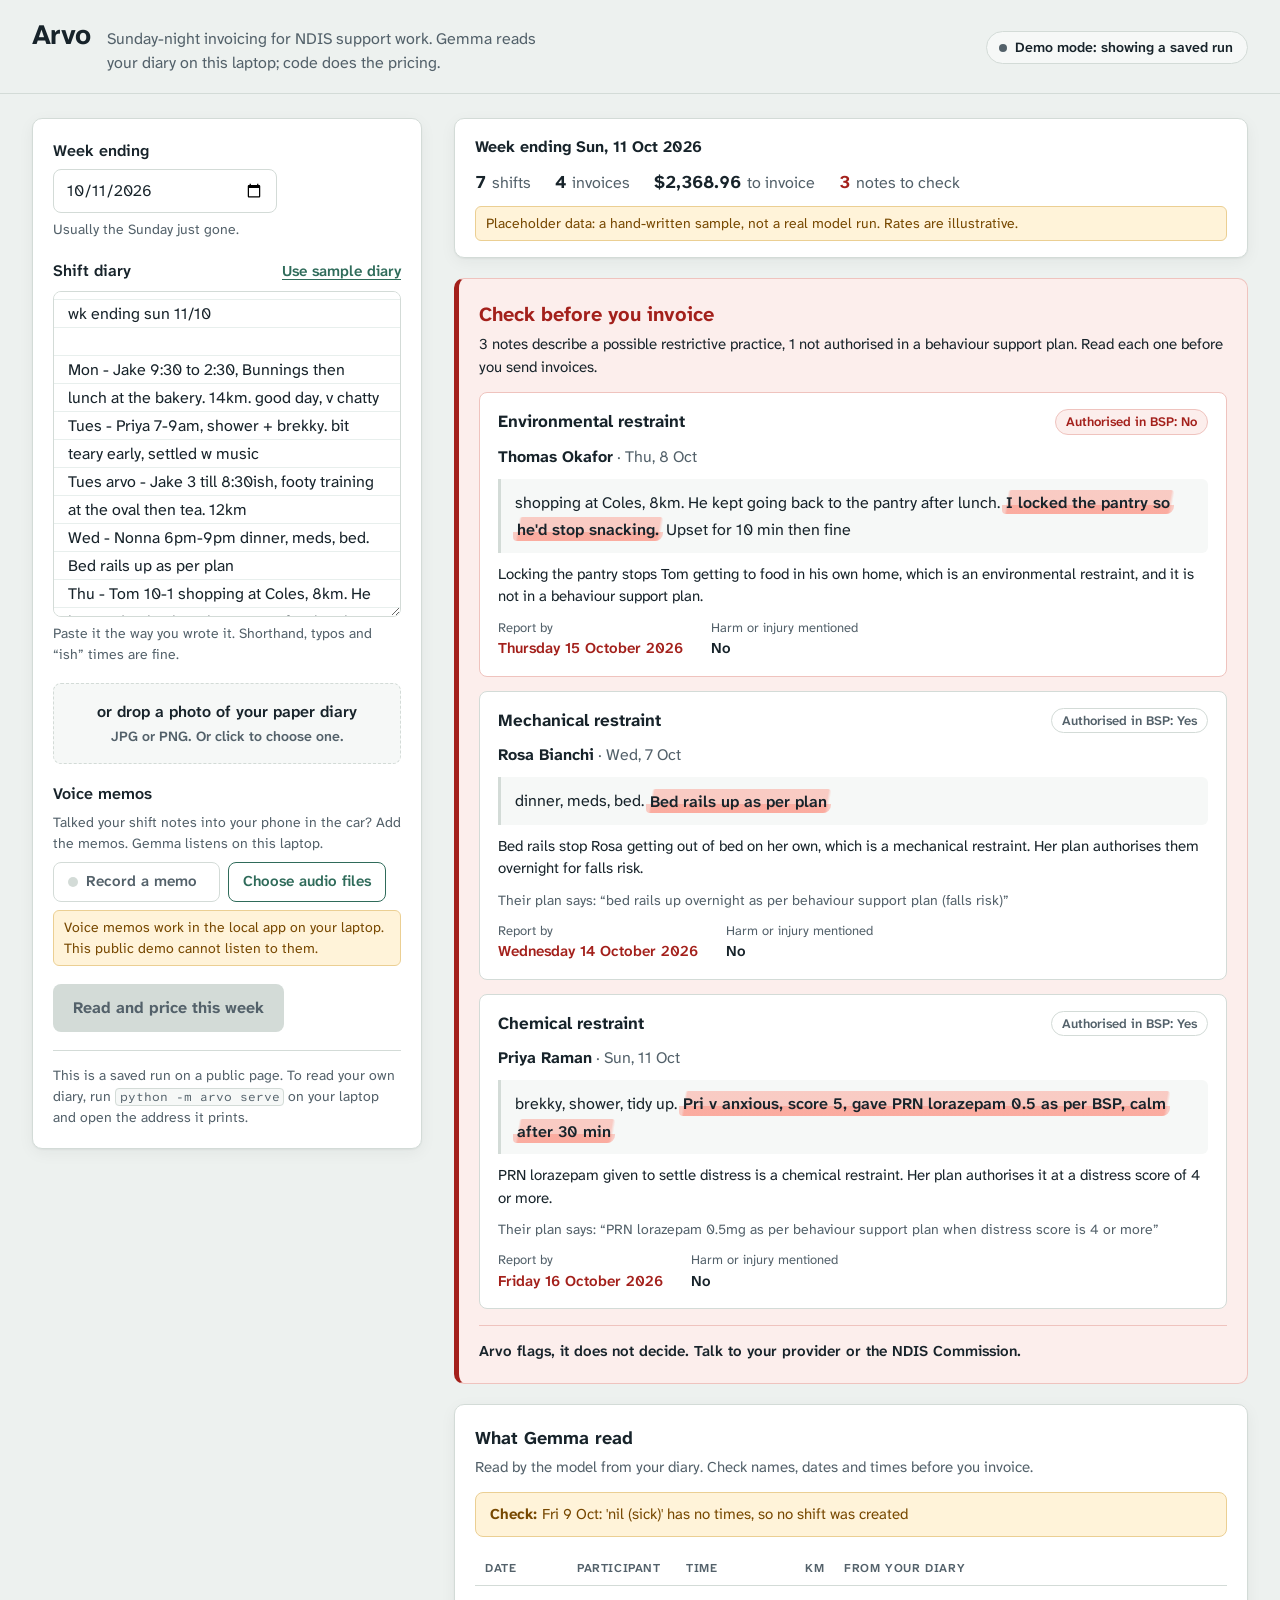
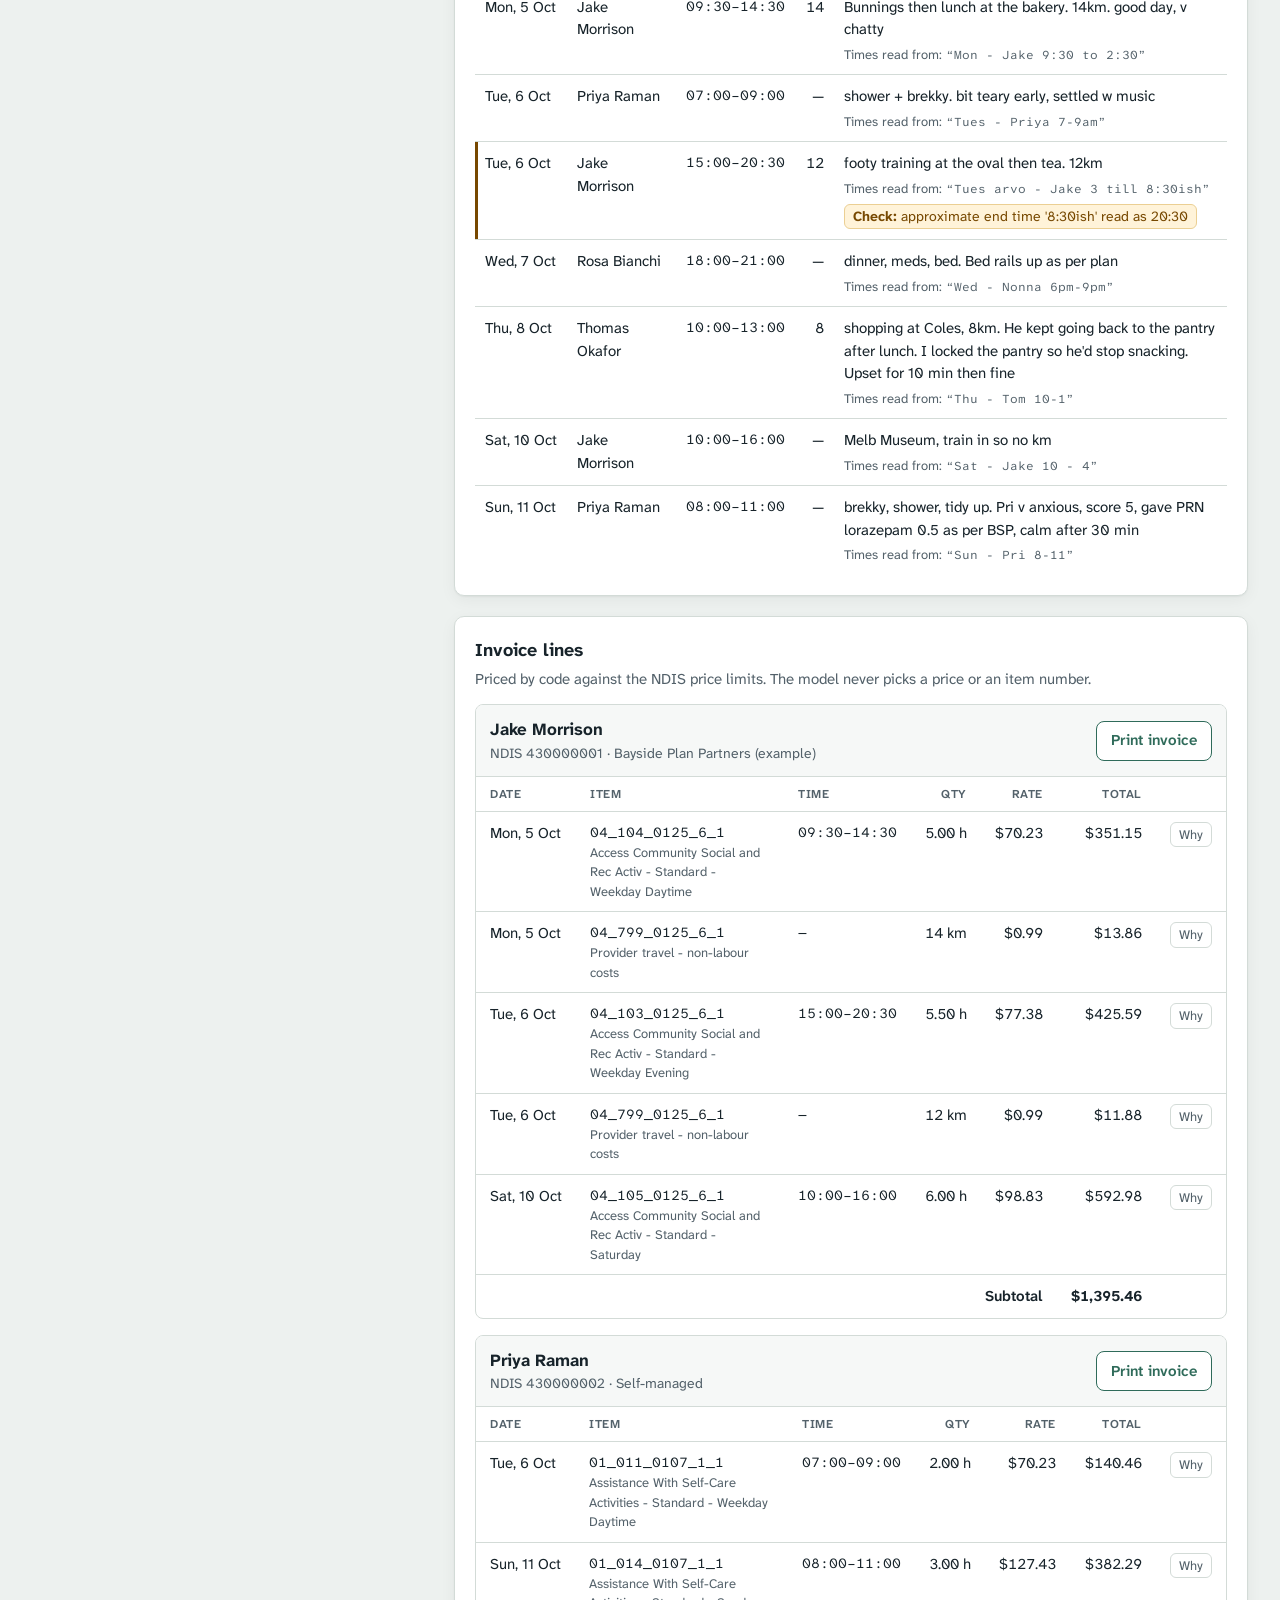
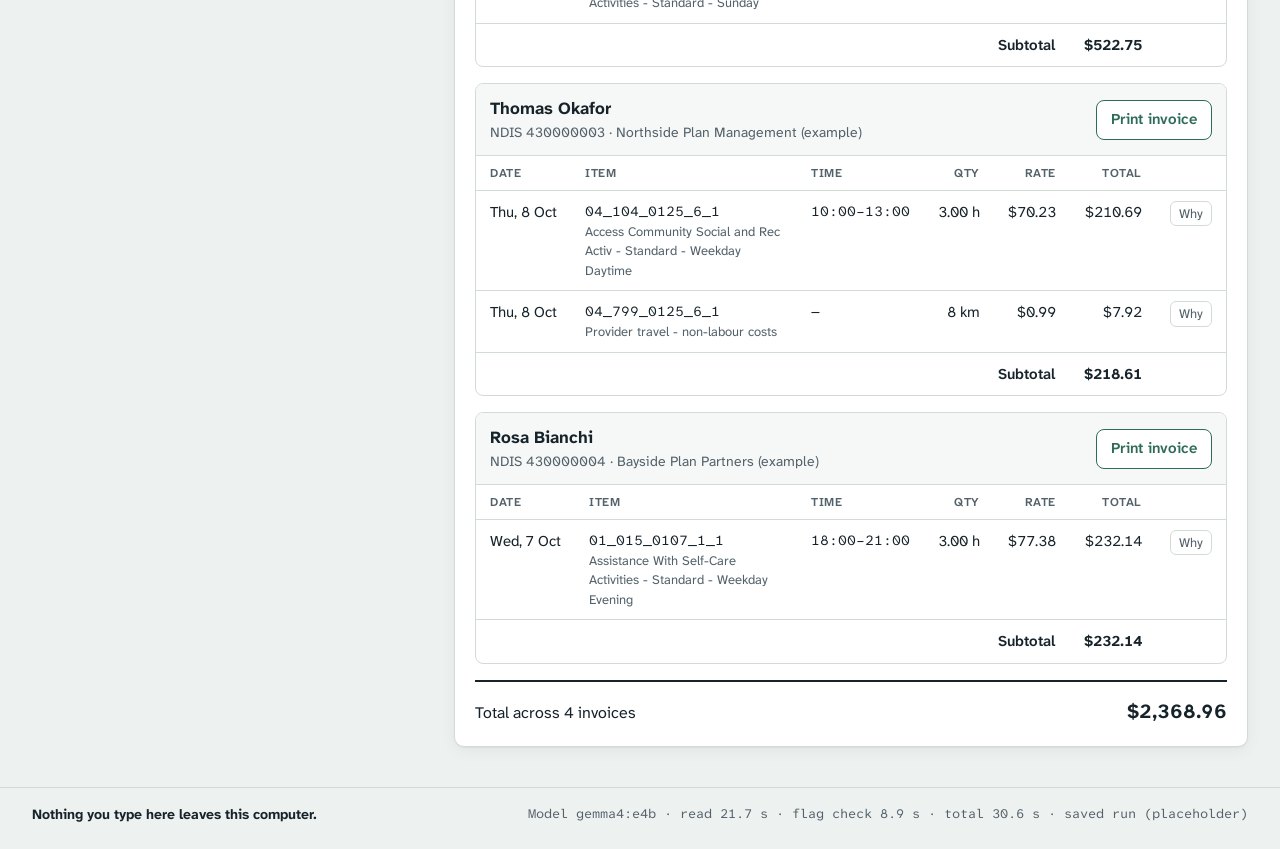
==== commit 0f48ab50: "UI: voice memos (record + upload), What Gemma heard" ====
--- a/docs/index.html
+++ b/docs/index.html
@@ -218,6 +218,37 @@
   background: var(--surface-2); border: 1px solid var(--line); border-radius: 4px; padding: 0 0.3em;
 }
 
+.voice { border: 0; padding: 0; margin: 0; min-width: 0; display: grid; gap: 0.5rem; }
+.voice legend { font-weight: 600; padding: 0; margin-bottom: 0.375rem; }
+.voice-actions { display: flex; flex-wrap: wrap; gap: 0.5rem; }
+.file-btn { display: inline-flex; align-items: center; }
+.file-btn:focus-within { outline: 3px solid var(--focus); outline-offset: 2px; }
+.btn-secondary[aria-disabled="true"] { color: var(--muted); border-color: var(--line); cursor: not-allowed; background: var(--surface); }
+.rec-btn { display: inline-flex; align-items: center; gap: 0.5rem; }
+.rec-dot { width: 0.625rem; height: 0.625rem; border-radius: 50%; background: var(--flag); flex: none; }
+.rec-btn[aria-disabled="true"] .rec-dot { background: var(--line); }
+.rec-btn.is-recording { background: var(--flag); border-color: var(--flag); color: var(--surface); }
+.rec-btn.is-recording .rec-dot { background: var(--surface); animation: pulse 1s ease-in-out infinite; }
+.rec-time { font-family: var(--mono); font-variant-numeric: tabular-nums; }
+.voice-status { font-size: 0.875rem; color: var(--muted); }
+.voice-status:empty { display: none; }
+.voice-note {
+  font-size: 0.875rem; color: var(--warn); background: var(--warn-bg);
+  border: 1px solid var(--warn-line); border-radius: 6px; padding: 0.375rem 0.625rem;
+}
+.memo-list { list-style: none; margin: 0; padding: 0; display: grid; gap: 0.5rem; }
+.memo {
+  display: grid; grid-template-columns: minmax(0, 1fr) auto; align-items: baseline; gap: 0.375rem 0.75rem;
+  padding: 0.625rem 0.75rem; border: 1px solid var(--line); border-radius: 8px; background: var(--surface-2);
+}
+.memo-name { font-weight: 600; font-size: 0.9375rem; overflow-wrap: anywhere; }
+.memo-len { font-family: var(--mono); font-size: 0.8125rem; color: var(--muted); white-space: nowrap; }
+.memo-row { grid-column: 1 / -1; display: flex; flex-wrap: wrap; align-items: center; gap: 0.375rem 0.75rem; font-size: 0.875rem; }
+.memo-row label { color: var(--muted); }
+.memo-row input[type="date"] { width: auto; max-width: 11.5rem; padding: 0.25rem 0.5rem; }
+.memo-row .link-btn { margin-left: auto; font-size: 0.875rem; }
+.memo-warn { grid-column: 1 / -1; font-size: 0.8125rem; color: var(--warn); }
+
 /* ---------- results shared */
 .panel { padding: 1.25rem; }
 .sec-head { display: grid; gap: 0.25rem; margin-bottom: 0.875rem; }
@@ -311,6 +342,18 @@
   border-radius: 6px; padding: 0.0625rem 0.5rem;
 }
 .warn-inline b, .warn-list b { font-weight: 700; }
+.heard {
+  margin: 0 0 0.875rem; border: 1px solid var(--line); border-radius: 8px; background: var(--surface-2);
+}
+.heard summary { cursor: pointer; padding: 0.625rem 0.875rem; font-weight: 700; }
+.heard summary span { font-weight: 400; color: var(--muted); }
+.heard-body { padding: 0 0.875rem 0.875rem; display: grid; gap: 0.625rem; }
+.heard-list { margin: 0; padding: 0; list-style: none; display: grid; gap: 0.625rem; }
+.heard-meta { font-size: 0.8125rem; color: var(--muted); }
+.heard-text {
+  margin: 0.125rem 0 0; padding: 0.5rem 0.75rem; border-left: 3px solid var(--accent);
+  background: var(--surface); border-radius: 0 6px 6px 0; overflow-wrap: anywhere;
+}
 .warn-list {
   list-style: none; margin: 0 0 0.875rem; padding: 0.625rem 0.875rem; display: grid; gap: 0.25rem;
   color: var(--warn); background: var(--warn-bg); border: 1px solid var(--warn-line); border-radius: 8px;
@@ -478,6 +521,22 @@
         </div>
       </div>
 
+      <fieldset class="voice" id="voice" aria-describedby="voice-hint">
+        <legend>Voice memos</legend>
+        <p class="hint" id="voice-hint">Talked your shift notes into your phone in the car? Add the memos. Gemma listens on this laptop.</p>
+        <div class="voice-actions">
+          <button type="button" class="btn-secondary rec-btn" id="rec-btn">
+            <span class="rec-dot" aria-hidden="true"></span><span id="rec-label">Record a memo</span><span class="rec-time" id="rec-time" aria-hidden="true"></span>
+          </button>
+          <label class="btn-secondary file-btn" for="audio-files">Choose audio files
+            <input type="file" id="audio-files" class="sr-only" multiple accept="audio/*,.m4a,.mp3,.wav,.ogg,.opus,.webm,.aac,.flac,.amr,.3gp,.caf">
+          </label>
+        </div>
+        <p class="voice-status" id="rec-status" role="status" aria-live="polite"></p>
+        <p class="voice-note" id="voice-note" hidden></p>
+        <ol class="memo-list" id="memo-list" aria-label="Voice memos to send" hidden></ol>
+      </fieldset>
+
       <div class="run-row">
         <button type="submit" class="btn-primary" id="run-btn">Read and price this week</button>
         <span class="elapsed" id="elapsed" aria-hidden="true"></span>
@@ -493,7 +552,7 @@
 
     <div class="card empty" id="empty">
       <h3>Nothing to check yet</h3>
-      <p>Paste this week’s diary or add a photo, then press <strong>Read and price this week</strong>. You’ll get:</p>
+      <p>Paste this week’s diary, add a photo or add voice memos, then press <strong>Read and price this week</strong>. You’ll get:</p>
       <ul>
         <li>notes to check before you invoice, with the exact sentence highlighted</li>
         <li>every shift as Gemma read it, so a wrong time is easy to spot</li>
@@ -540,7 +599,18 @@
   physical: 'Physical restraint',
   environmental: 'Environmental restraint',
 };
-const TIMING_LABELS = { extract_s: 'read', pricing_s: 'priced', rp_s: 'flag check', total_s: 'total' };
+const TIMING_LABELS = { transcribe_s: 'listened', extract_s: 'read', pricing_s: 'priced', rp_s: 'flag check', total_s: 'total' };
+const MAX_MEMO_S = 5 * 60;
+const MAX_SEND_CHARS = 25 * 1024 * 1024 - 64 * 1024;
+const AUDIO_NAME = /\.(m4a|mp3|wav|ogg|oga|opus|webm|aac|flac|amr|3gp|caf)$/i;
+const MIC_MESSAGES = {
+  demo: 'Voice memos work in the local app on your laptop. This public demo cannot listen to them.',
+  insecure: 'This browser only allows the microphone on a secure page. Open Arvo at http://127.0.0.1:8765, or choose a recorded file.',
+  unsupported: 'This browser cannot record here. Record the memo on your phone and choose the file instead.',
+  denied: 'Microphone access is blocked. Allow the microphone for this page in your browser settings, or choose a recorded file.',
+  nomic: 'No microphone found. Plug one in, or choose a recorded file.',
+  failed: 'Recording could not start. Choose a recorded file instead.',
+};
 const FLAG_FOOTER = 'Arvo flags, it does not decide. Talk to your provider or the NDIS Commission.';
 const INVOICE_CSP = '<meta http-equiv="Content-Security-Policy" content="default-src \'none\'; style-src \'unsafe-inline\'; img-src data:">';
 
@@ -551,6 +621,10 @@
   people: new Map(),     // participant id -> roster entry
   order: [],             // roster order of participant ids
   image: null,           // { b64, name }
+  memos: [],             // { id, blob, name, duration, source, date, els }
+  memoSeq: 0,
+  lastMemoDate: '',      // the last date the worker picked for a memo
+  rec: null,             // { recorder, stream, t0, timer } while recording
   thumbUrl: '',
   running: false,
   result: null,
@@ -696,6 +770,8 @@
     setPill('ok', `Running on your laptop: ${state.model}`);
   }
   try { setRoster(await fetchJSON('/api/roster')); } catch (_) { /* names fall back to ids */ }
+  const mic = micSupport();
+  if (mic !== 'ok') disableRecording(mic);
 }
 
 async function enterDemo() {
@@ -704,6 +780,7 @@
   const btn = $('run-btn');
   btn.setAttribute('aria-disabled', 'true');
   btn.title = DEMO_TIP;
+  disableRecording('demo');
   setNote('This is a saved run on a public page. To read your own diary, run ',
     h('code', null, 'python -m arvo serve'), ' on your laptop and open the address it prints.');
 
@@ -761,13 +838,16 @@
       if (bmp.close) bmp.close();
     } catch (_) { /* send the original file */ }
   }
-  const dataUrl = await new Promise((res, rej) => {
+  return blobToBase64(blob);
+}
+
+function blobToBase64(blob) {
+  return new Promise((res, rej) => {
     const fr = new FileReader();
-    fr.onload = () => res(String(fr.result));
+    fr.onload = () => { const s = String(fr.result); res(s.slice(s.indexOf(',') + 1)); };
     fr.onerror = () => rej(fr.error);
     fr.readAsDataURL(blob);
   });
-  return dataUrl.slice(dataUrl.indexOf(',') + 1);
 }
 
 async function setPhoto(file) {
@@ -805,15 +885,184 @@
   $('photo').focus();
 }
 
+// ------------------------------------------------------------------ voice memos
+function fmtDuration(secs) {
+  if (secs === null || secs === undefined) return 'measuring…';
+  if (!Number.isFinite(secs)) return 'length unknown';
+  const s = Math.max(0, Math.round(secs));
+  return `${Math.floor(s / 60)}:${pad(s % 60)}`;
+}
+function micSupport() {
+  if (state.mode === 'demo') return 'demo';
+  if (!window.isSecureContext) return 'insecure';
+  if (!navigator.mediaDevices || typeof navigator.mediaDevices.getUserMedia !== 'function' ||
+      typeof MediaRecorder === 'undefined') return 'unsupported';
+  return 'ok';
+}
+function setVoiceNote(key) {
+  const el = $('voice-note');
+  el.textContent = key ? MIC_MESSAGES[key] : '';
+  el.hidden = !key;
+}
+function disableRecording(key) {
+  const btn = $('rec-btn');
+  btn.setAttribute('aria-disabled', 'true');
+  btn.title = MIC_MESSAGES[key];
+  setVoiceNote(key);
+}
+function weekStart(we) {
+  const d = parseISO(we);
+  if (!d) return '';
+  d.setDate(d.getDate() - 6);
+  return isoDate(d);
+}
+function memoDefaultDate(name) {
+  const m = /(?:^|\D)(20\d\d)[-_.]?(0[1-9]|1[0-2])[-_.]?(0[1-9]|[12]\d|3[01])(?!\d)/.exec(name || '');
+  if (m) return `${m[1]}-${m[2]}-${m[3]}`;
+  return state.lastMemoDate || isoDate(new Date());
+}
+
+function addMemo(blob, name, duration, source) {
+  const memo = { id: ++state.memoSeq, blob, name, duration, source, date: memoDefaultDate(source === 'file' ? name : ''), els: null };
+  state.memos.push(memo);
+  renderMemos();
+  if (duration === null) probeDuration(memo);
+}
+function addAudioFile(file) {
+  if (!file) return;
+  if (!/^audio\//.test(file.type) && !AUDIO_NAME.test(file.name)) {
+    showError(`${file.name} is not an audio file. Choose a voice memo (m4a, mp3, wav, ogg or webm).`);
+    return;
+  }
+  clearError();
+  addMemo(file, file.name, null, 'file');
+}
+function probeDuration(memo) {
+  const url = URL.createObjectURL(memo.blob);
+  const audio = new Audio();
+  audio.preload = 'metadata';
+  const done = (d) => {
+    URL.revokeObjectURL(url);
+    memo.duration = Number.isFinite(d) && d > 0 ? d : NaN;
+    if (memo.els) memo.els.len.textContent = fmtDuration(memo.duration);
+  };
+  audio.addEventListener('loadedmetadata', () => done(audio.duration), { once: true });
+  audio.addEventListener('error', () => done(NaN), { once: true });
+  audio.src = url;
+}
+function removeMemo(id) {
+  const i = state.memos.findIndex((m) => m.id === id);
+  if (i < 0) return;
+  state.memos.splice(i, 1);
+  renderMemos();
+  const next = state.memos[Math.min(i, state.memos.length - 1)];
+  if (next && next.els) next.els.remove.focus();
+  else $('rec-btn').focus();
+}
+function memoOutside(m) {
+  const we = $('week-ending').value;
+  return !!(m.date && we && (m.date > we || m.date < weekStart(we)));
+}
+function updateMemoWarnings() {
+  const we = $('week-ending').value;
+  for (const m of state.memos) {
+    if (!m.els) continue;
+    const out = memoOutside(m);
+    m.els.warn.hidden = !out;
+    m.els.warn.textContent = out ? `Not in the week ending ${fmtDate(we)}. Check the date.` : '';
+  }
+}
+function renderMemos() {
+  const list = $('memo-list');
+  list.replaceChildren(...state.memos.map((m, i) => {
+    const dateId = `memo-date-${m.id}`;
+    const len = h('span', { class: 'memo-len' }, fmtDuration(m.duration));
+    const warn = h('p', { class: 'memo-warn', hidden: true });
+    const remove = h('button', { type: 'button', class: 'link-btn', onclick: () => removeMemo(m.id) },
+      'Remove', h('span', { class: 'sr-only' }, ` ${m.name}`));
+    const input = h('input', { type: 'date', id: dateId, value: m.date || null,
+      onchange: (e) => { m.date = e.target.value; if (m.date) state.lastMemoDate = m.date; updateMemoWarnings(); } });
+    m.els = { len, warn, remove };
+    return h('li', { class: 'memo' },
+      h('span', { class: 'memo-name' }, `${i + 1}. ${m.name}`),
+      len,
+      h('div', { class: 'memo-row' }, h('label', { for: dateId }, 'Recorded on'), input, remove),
+      warn);
+  }));
+  list.hidden = !state.memos.length;
+  updateMemoWarnings();
+}
+
+function paintRecButton() {
+  const on = !!state.rec;
+  $('rec-btn').classList.toggle('is-recording', on);
+  $('rec-label').textContent = on ? 'Stop recording' : 'Record a memo';
+  $('rec-time').textContent = on ? fmtDuration(0) : '';
+}
+function stopRecording() {
+  if (state.rec && state.rec.recorder.state !== 'inactive') state.rec.recorder.stop();
+}
+async function toggleRecording() {
+  if (state.rec) { stopRecording(); return; }
+  const support = micSupport();
+  if (support !== 'ok') { setVoiceNote(support); return; }
+  setVoiceNote('');
+  let stream;
+  try {
+    stream = await navigator.mediaDevices.getUserMedia({ audio: true });
+  } catch (e) {
+    const name = e && e.name;
+    setVoiceNote(name === 'NotAllowedError' || name === 'SecurityError' ? 'denied'
+      : name === 'NotFoundError' || name === 'OverconstrainedError' ? 'nomic' : 'failed');
+    return;
+  }
+  let recorder;
+  try {
+    recorder = new MediaRecorder(stream);
+  } catch (_) {
+    stream.getTracks().forEach((t) => t.stop());
+    setVoiceNote('failed');
+    return;
+  }
+  const chunks = [];
+  const t0 = performance.now();
+  recorder.addEventListener('dataavailable', (e) => { if (e.data && e.data.size) chunks.push(e.data); });
+  recorder.addEventListener('stop', () => {
+    stream.getTracks().forEach((t) => t.stop());
+    const secs = (performance.now() - t0) / 1000;
+    if (state.rec) clearInterval(state.rec.timer);
+    state.rec = null;
+    paintRecButton();
+    const blob = new Blob(chunks, { type: recorder.mimeType || 'audio/webm' });
+    if (!blob.size) { $('rec-status').textContent = 'Nothing was recorded. Try again.'; return; }
+    const n = state.memos.filter((m) => m.source === 'recorded').length + 1;
+    addMemo(blob, `Recorded memo ${n}`, secs, 'recorded');
+    $('rec-status').textContent = `Memo saved (${fmtDuration(secs)}). Check its date below.`;
+  });
+  state.rec = {
+    recorder, stream, t0,
+    timer: setInterval(() => {
+      const s = (performance.now() - t0) / 1000;
+      $('rec-time').textContent = fmtDuration(s);
+      if (s >= MAX_MEMO_S) stopRecording();
+    }, 250),
+  };
+  recorder.start(1000);
+  paintRecButton();
+  $('rec-status').textContent = 'Recording. Press Stop recording when you are done.';
+}
+
 // ------------------------------------------------------------------ running
 let tick = null;
-function startProgress() {
+function startProgress(memoCount) {
   state.running = true;
   const btn = $('run-btn');
   const t0 = performance.now();
   btn.setAttribute('aria-busy', 'true');
   btn.textContent = 'Reading your diary…';
-  $('run-status').textContent = 'Gemma is reading your diary on this laptop. This usually takes 10 to 40 seconds.';
+  $('run-status').textContent = memoCount
+    ? `Gemma is listening to ${plural(memoCount, 'voice memo', 'voice memos')} and reading your diary on this laptop. Memos add time; keep this tab open.`
+    : 'Gemma is reading your diary on this laptop. This usually takes 10 to 40 seconds.';
   const paint = () => {
     const s = Math.floor((performance.now() - t0) / 1000);
     $('elapsed').textContent = `${s} s`;
@@ -841,19 +1090,39 @@
   }
   if (state.running) return;
   clearError();
+  if (state.rec) { showError('Stop the recording first, then press Read and price this week.'); return; }
   const weekEnding = $('week-ending').value;
   const diary = $('diary').value;
   if (!weekEnding) { showError('Choose the week-ending date first.'); $('week-ending').focus(); return; }
-  if (!diary.trim() && !state.image) { showError('Paste your diary or add a photo first.'); $('diary').focus(); return; }
+  if (!diary.trim() && !state.image && !state.memos.length) {
+    showError('Paste your diary, add a photo or add a voice memo first.');
+    $('diary').focus();
+    return;
+  }
 
   const body = { diary_text: diary, week_ending: weekEnding };
   if (state.image) body.image_b64 = state.image.b64;
-  startProgress();
+  let payload;
+  try {
+    if (state.memos.length) {
+      body.audio_b64_list = await Promise.all(state.memos.map((m) => blobToBase64(m.blob)));
+      body.audio_dates = state.memos.map((m) => m.date || null);
+    }
+    payload = JSON.stringify(body);
+  } catch (_) {
+    showError('Arvo could not read one of the voice memos. Remove it and add it again.');
+    return;
+  }
+  if (payload.length > MAX_SEND_CHARS) {
+    showError('That is more than 25 MB to send. Remove a memo or use a smaller photo.');
+    return;
+  }
+  startProgress(state.memos.length);
   try {
     const data = await fetchJSON('/api/run', {
       method: 'POST',
       headers: { 'Content-Type': 'application/json' },
-      body: JSON.stringify(body),
+      body: payload,
       timeout: 15 * 60 * 1000,
     });
     state.weekEnding = weekEnding;
@@ -973,9 +1242,11 @@
   sec.hidden = false;
   const parts = [sectionHead('shifts-h', 'What Gemma read',
     'Read by the model from your diary. Check names, dates and times before you invoice.')];
-  if (warnings.length) {
+  const { heard, rest } = splitHeard(warnings);
+  if (heard.length) parts.push(renderHeard(heard));
+  if (rest.length) {
     parts.push(h('ul', { class: 'warn-list', 'aria-label': 'Things to check' },
-      warnings.map((w) => h('li', null, h('b', null, 'Check: '), String(w)))));
+      rest.map((w) => h('li', null, h('b', null, 'Check: '), w))));
   }
   if (!shifts.length) {
     parts.push(h('p', { class: 'muted' }, 'No shifts found. Check that the week-ending date matches the diary.'));
@@ -1005,6 +1276,36 @@
         h('th', { scope: 'col', class: 'num' }, 'km'), h('th', { scope: 'col' }, 'From your diary'))),
       tbody)));
   sec.replaceChildren(...parts);
+}
+
+// pipeline: 'voice memo <file> (12.5 s, recorded 2026-10-06): heard "<transcript>"; check names, times and km'
+const HEARD_RE = /^voice memo \S+ \(([\d.]+) s(?:, recorded (\d{4}-\d{2}-\d{2}))?\): heard "([\s\S]*)"; check names, times and km\s*$/;
+const tidyMemoNames = (s) => String(s).replace(/arvo-memo-(\d{4}-\d{2}-\d{2}|nodate)-[\w-]*?\.audio/g,
+  (_, d) => (d === 'nodate' ? 'a voice memo' : `the memo from ${fmtDate(d)}`));
+
+function splitHeard(warnings) {
+  const heard = [];
+  const rest = [];
+  for (const w of warnings) {
+    const s = String(w);
+    const m = HEARD_RE.exec(s);
+    if (m) heard.push({ secs: Number(m[1]), recorded: m[2] || '', text: m[3] });
+    else if (/^heard\b/i.test(s)) heard.push({ secs: NaN, recorded: '', text: s.replace(/^heard\s*:?\s*/i, '') });
+    else rest.push(tidyMemoNames(s));
+  }
+  return { heard, rest };
+}
+
+function renderHeard(heard) {
+  return h('details', { class: 'heard', open: true },
+    h('summary', null, 'What Gemma heard', h('span', null, ` · ${plural(heard.length, 'voice memo', 'voice memos')}`)),
+    h('div', { class: 'heard-body' },
+      h('p', { class: 'hint' }, 'Written down by the model from your memos, then read like a typed diary. Check names, times and km.'),
+      h('ol', { class: 'heard-list' }, heard.map((x) => h('li', null,
+        h('p', { class: 'heard-meta' },
+          [x.recorded ? `Recorded ${fmtDate(x.recorded)}` : 'No recording date',
+            Number.isFinite(x.secs) ? fmtDuration(x.secs) : ''].filter(Boolean).join(' · ')),
+        h('blockquote', { class: 'heard-text' }, x.text))))));
 }
 
 function renderInvoices(lines) {
@@ -1191,7 +1492,13 @@
 // ------------------------------------------------------------------ wiring
 function wire() {
   $('week-ending').value = lastSunday(new Date());
-  $('week-ending').addEventListener('change', updateWeekHint);
+  $('week-ending').addEventListener('change', () => { updateWeekHint(); updateMemoWarnings(); });
+  $('rec-btn').addEventListener('click', toggleRecording);
+  $('audio-files').addEventListener('change', (e) => {
+    const files = [...(e.target.files || [])];
+    e.target.value = '';
+    files.forEach(addAudioFile);
+  });
   $('sample-btn').addEventListener('click', () => {
     $('diary').value = SAMPLE_DIARY;
     $('week-ending').value = SAMPLE_WEEK;
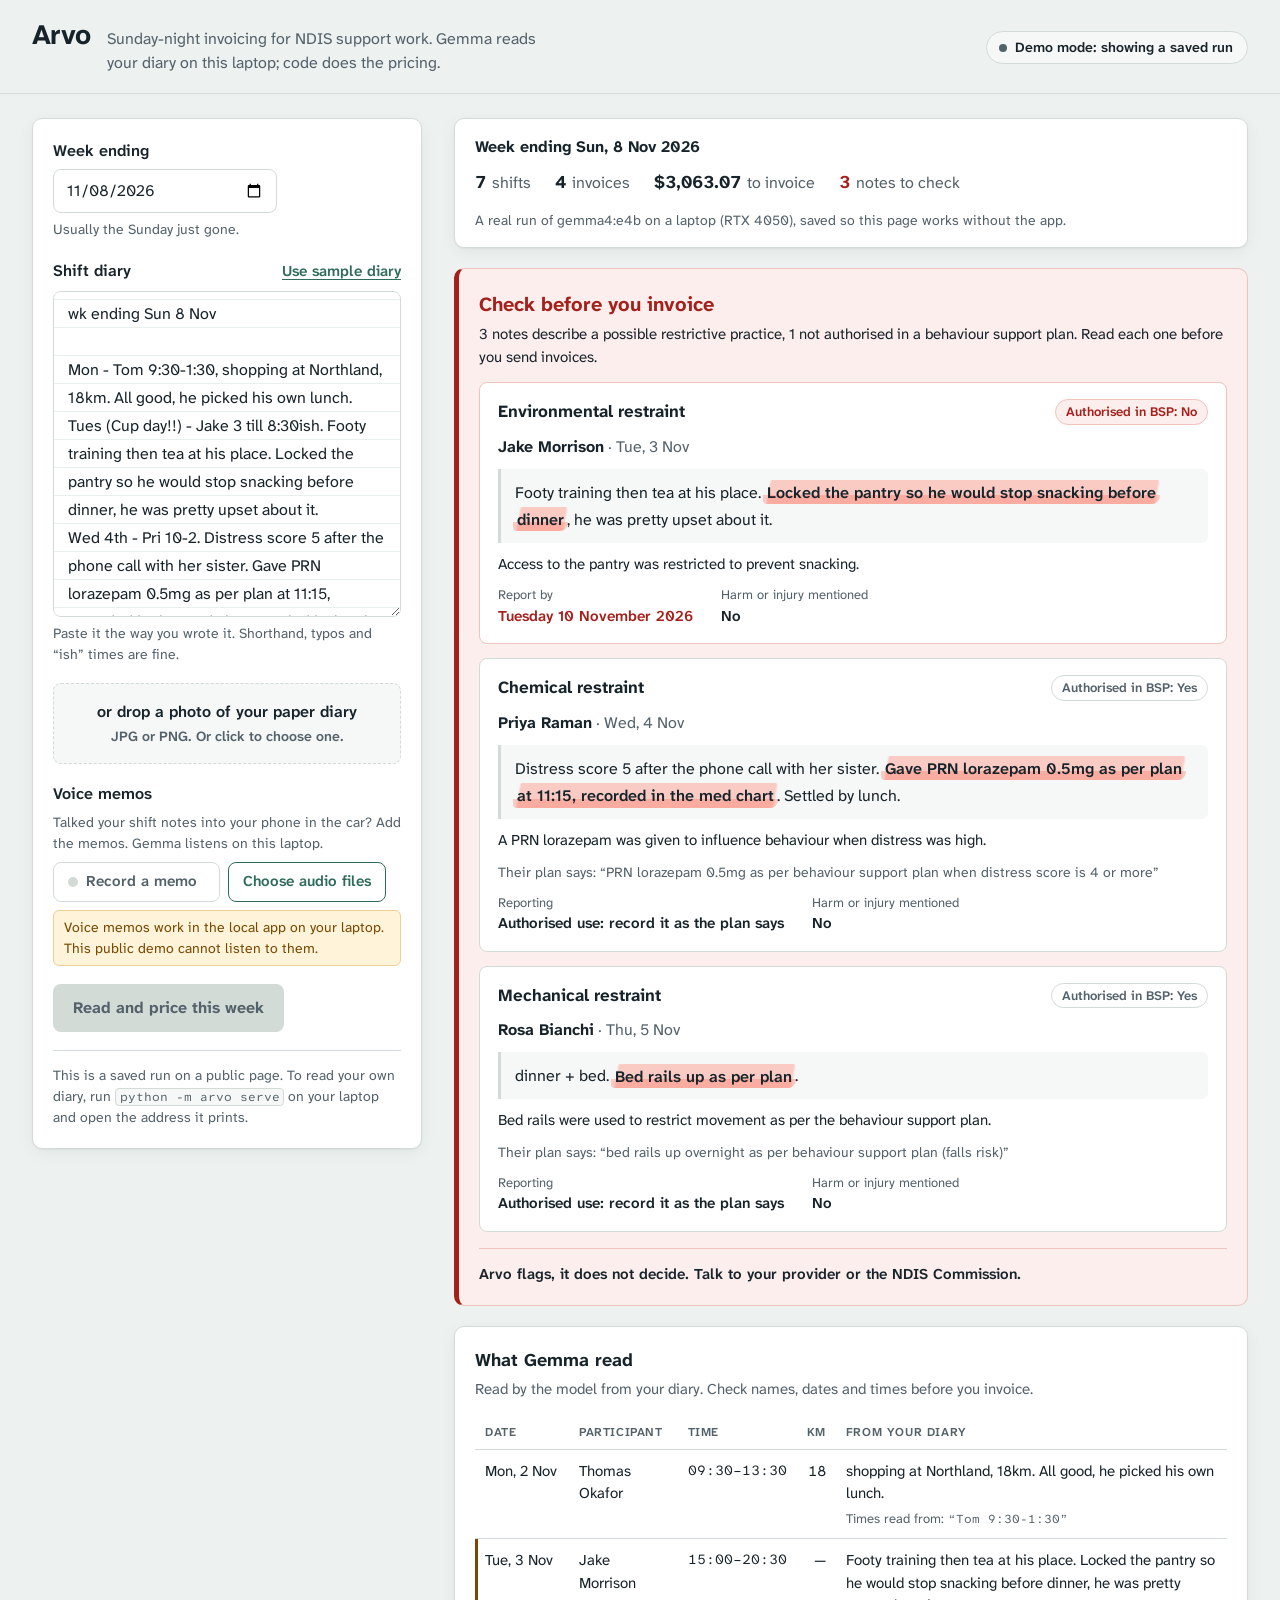
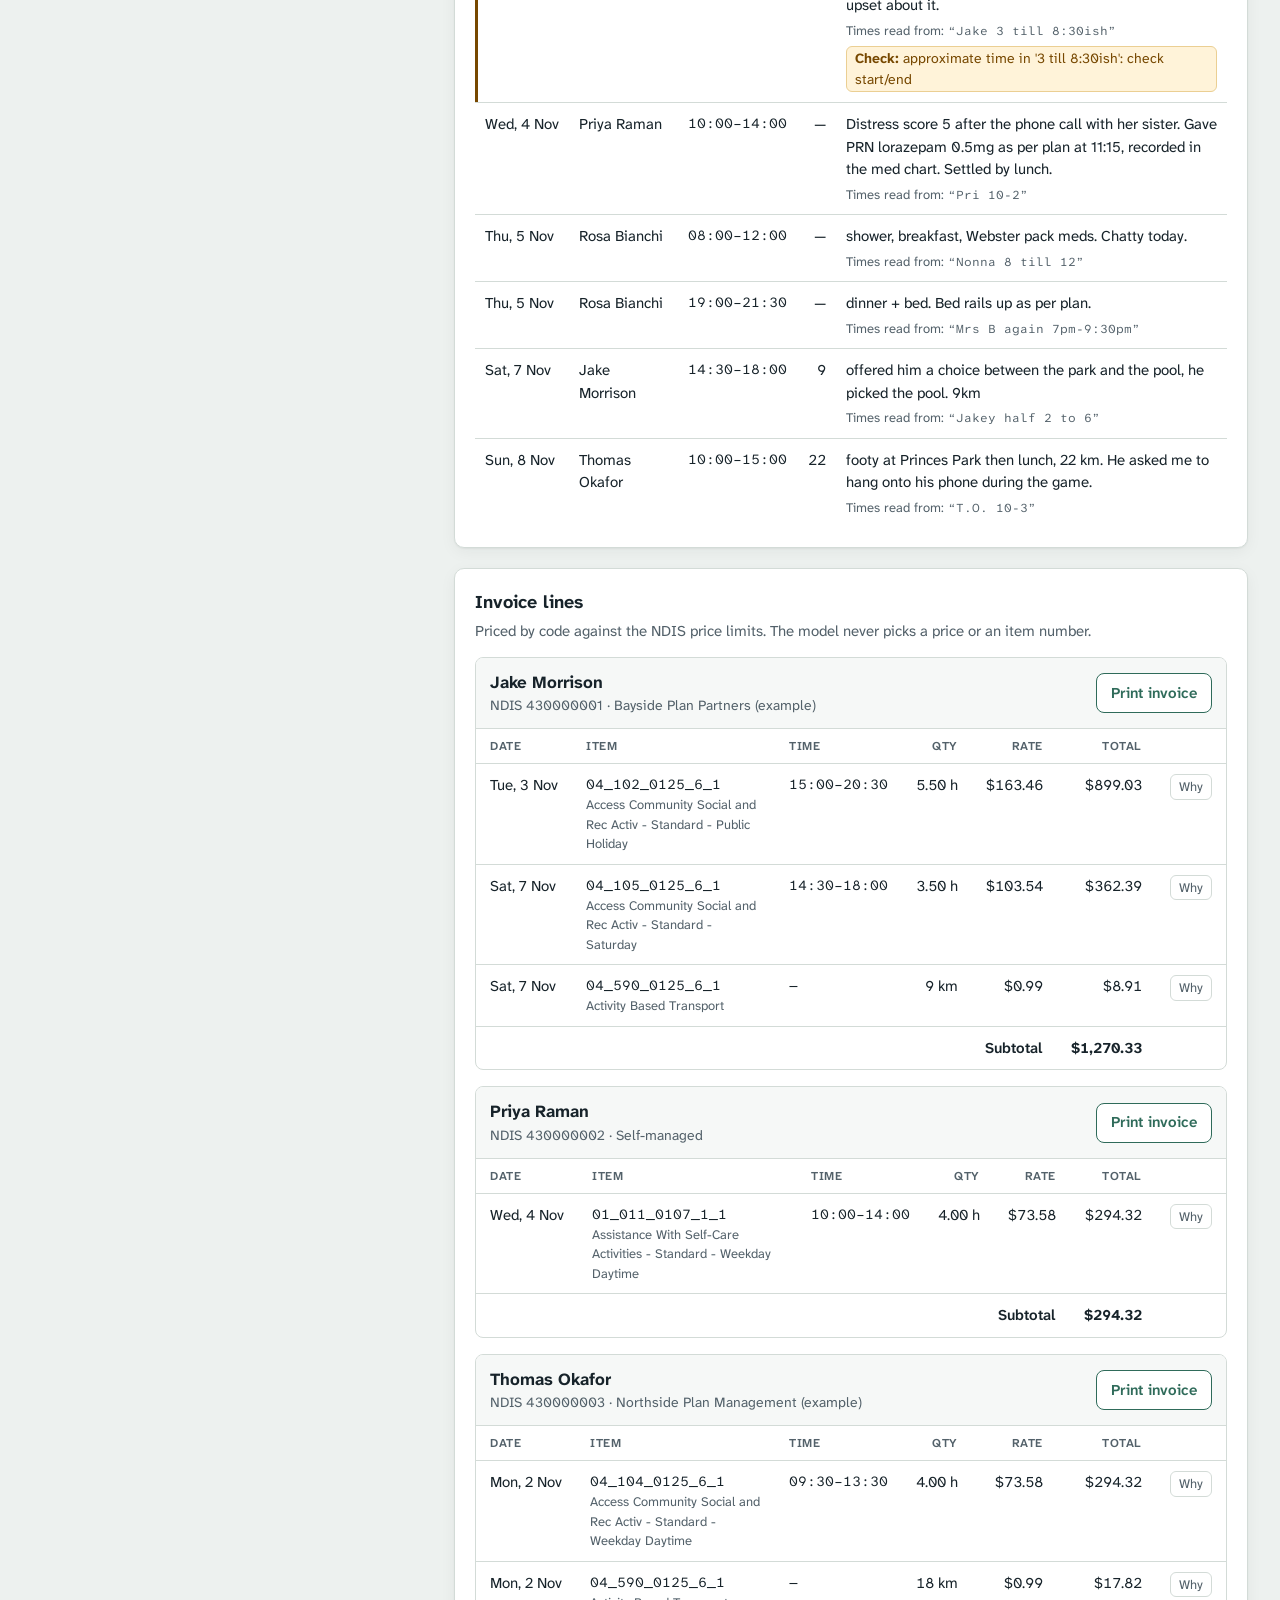
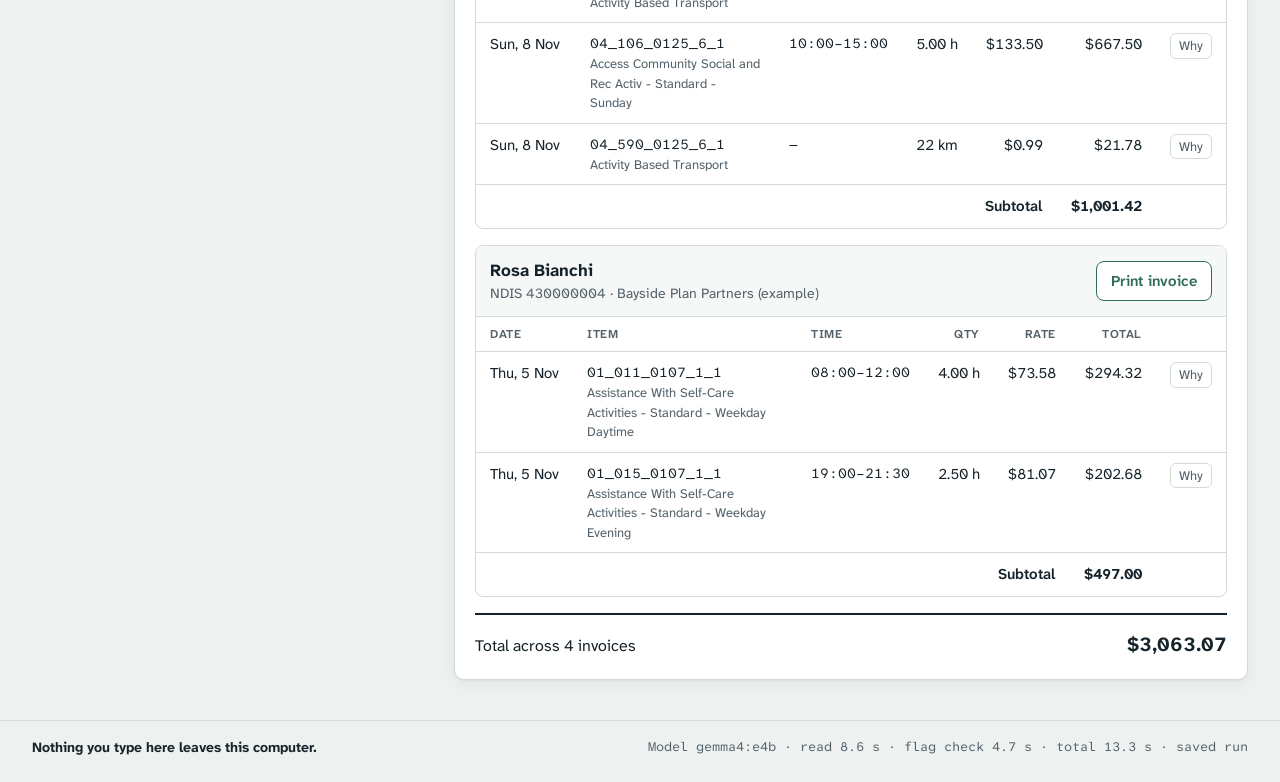
==== commit 9eb4e900: "UI: authorised flags say 'record it', saved-run note, no stray null; README results; screenshots" ====
--- a/docs/index.html
+++ b/docs/index.html
@@ -268,6 +268,7 @@
   font-size: 0.875rem; color: var(--warn); background: var(--warn-bg);
   border: 1px solid var(--warn-line); border-radius: 6px; padding: 0.375rem 0.625rem;
 }
+.saved-note { font-size: 0.875rem; color: var(--muted); margin: 0.25rem 0 0; }
 
 /* ---------- flags (the red panel) */
 .flags {
@@ -1171,9 +1172,11 @@
       stat(people.size, people.size === 1 ? 'invoice' : 'invoices'),
       stat(fmtMoney(total), 'to invoice'),
       stat(flags.length, flags.length === 1 ? 'note to check' : 'notes to check', flags.length ? 'is-flag' : '')),
-    data.placeholder
+    ...[data.placeholder
       ? h('p', { class: 'placeholder-note' }, 'Placeholder data: a hand-written sample, not a real model run. Rates are illustrative.')
-      : null);
+      : state.mode === 'demo' && data.saved_note
+        ? h('p', { class: 'saved-note' }, String(data.saved_note))
+        : null].filter(Boolean));
   box.hidden = false;
 }
 
@@ -1228,7 +1231,9 @@
       f.explanation ? h('p', { class: 'flag-why' }, f.explanation) : null,
       planText ? h('p', { class: 'flag-plan' }, `Their plan says: “${planText}”`) : null,
       h('dl', { class: 'flag-facts' },
-        h('div', { class: 'is-deadline' }, h('dt', null, 'Report by'), h('dd', null, f.report_by ? fmtDeadline(f.report_by) : 'No deadline worked out')),
+        authorised
+          ? h('div', null, h('dt', null, 'Reporting'), h('dd', null, 'Authorised use: record it as the plan says'))
+          : h('div', { class: 'is-deadline' }, h('dt', null, 'Report by'), h('dd', null, f.report_by ? fmtDeadline(f.report_by) : 'No deadline worked out')),
         h('div', null, h('dt', null, 'Harm or injury mentioned'), h('dd', null, f.harm_mentioned ? 'Yes' : 'No')))));
   }
   sec.replaceChildren(
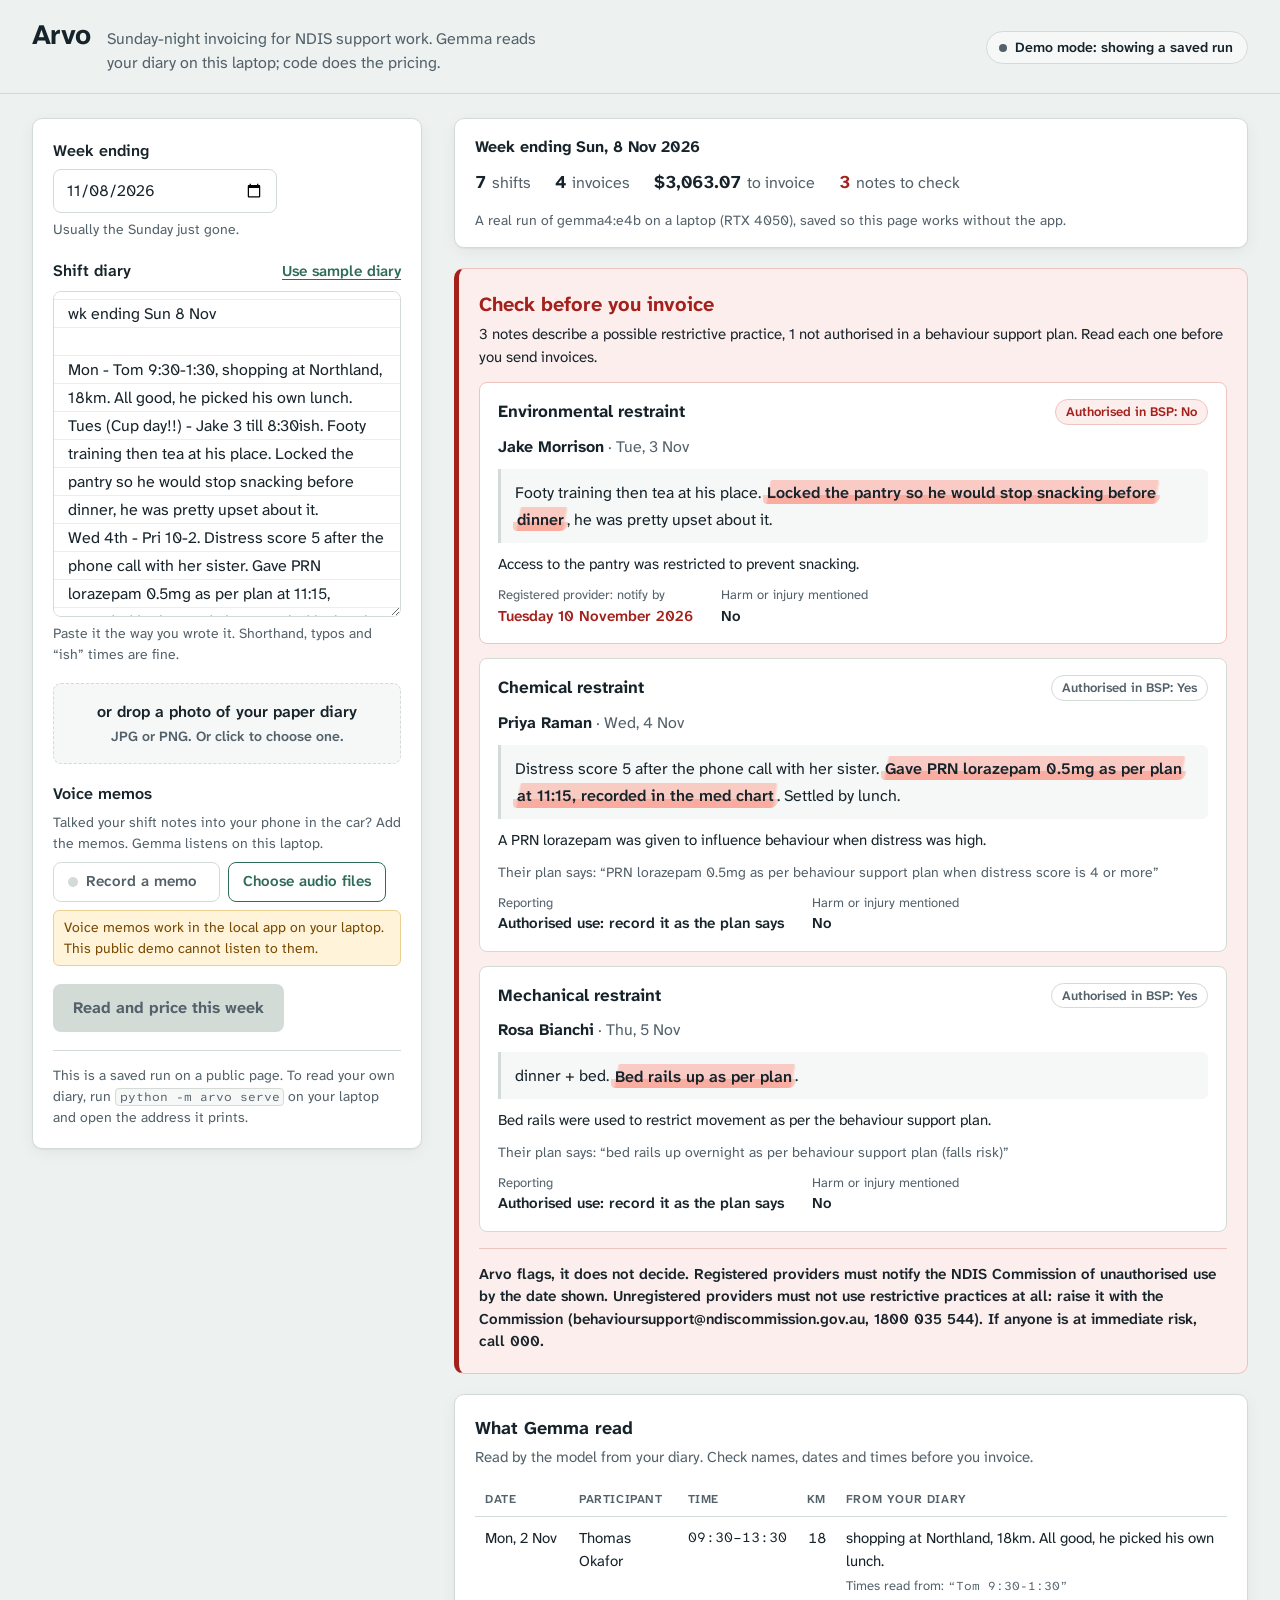
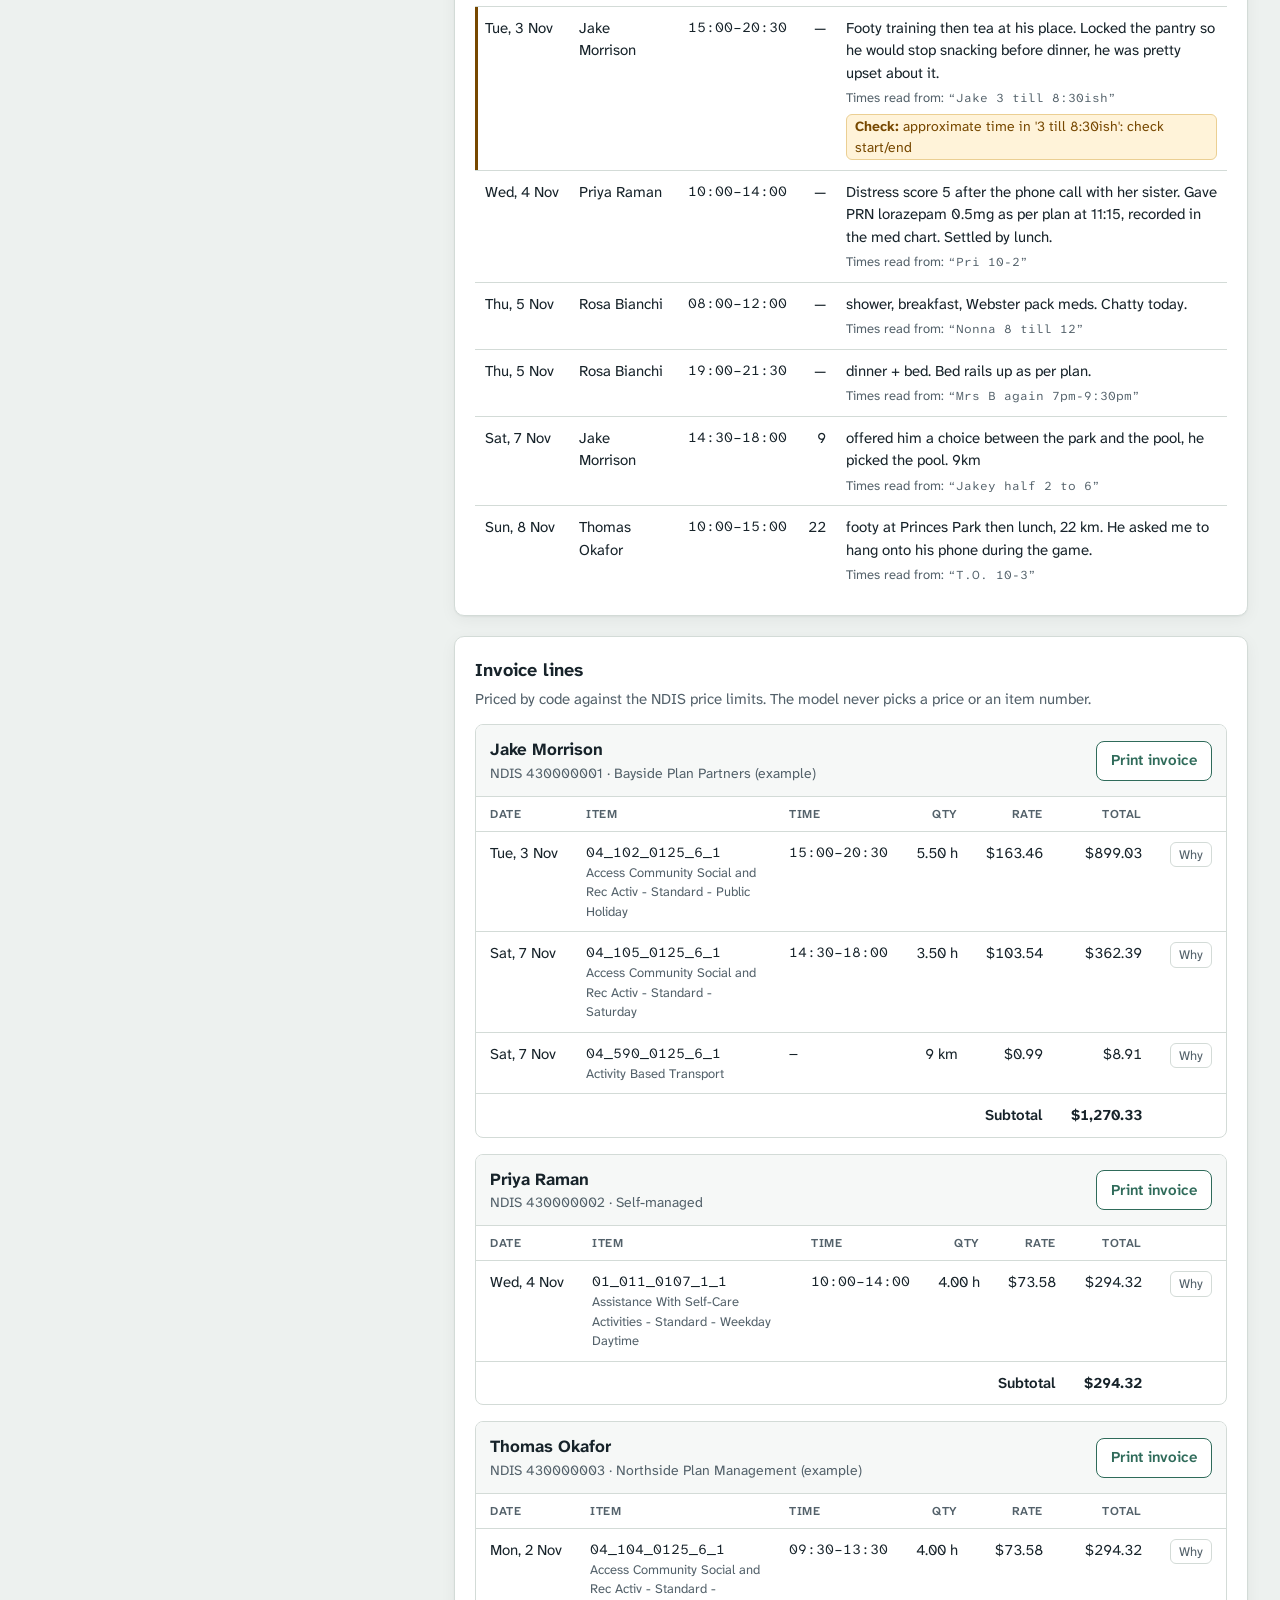
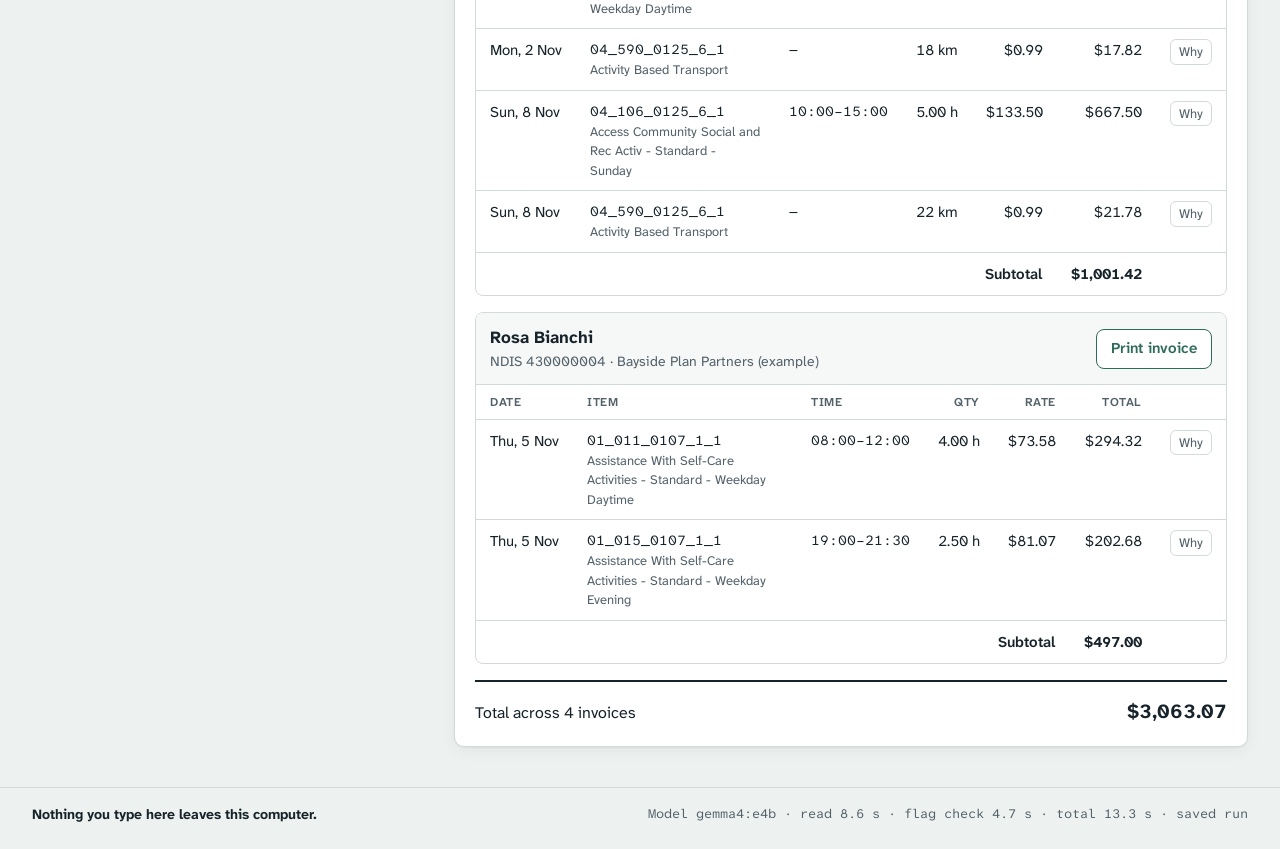
==== commit 1c929b57: "Registered vs unregistered wording for restrictive-practice flags (sourced); fix wild gold provenanc" ====
--- a/docs/index.html
+++ b/docs/index.html
@@ -612,7 +612,7 @@
   nomic: 'No microphone found. Plug one in, or choose a recorded file.',
   failed: 'Recording could not start. Choose a recorded file instead.',
 };
-const FLAG_FOOTER = 'Arvo flags, it does not decide. Talk to your provider or the NDIS Commission.';
+const FLAG_FOOTER = 'Arvo flags, it does not decide. Registered providers must notify the NDIS Commission of unauthorised use by the date shown. Unregistered providers must not use restrictive practices at all: raise it with the Commission (behavioursupport@ndiscommission.gov.au, 1800 035 544). If anyone is at immediate risk, call 000.';
 const INVOICE_CSP = '<meta http-equiv="Content-Security-Policy" content="default-src \'none\'; style-src \'unsafe-inline\'; img-src data:">';
 
 const state = {
@@ -1233,7 +1233,7 @@
       h('dl', { class: 'flag-facts' },
         authorised
           ? h('div', null, h('dt', null, 'Reporting'), h('dd', null, 'Authorised use: record it as the plan says'))
-          : h('div', { class: 'is-deadline' }, h('dt', null, 'Report by'), h('dd', null, f.report_by ? fmtDeadline(f.report_by) : 'No deadline worked out')),
+          : h('div', { class: 'is-deadline' }, h('dt', null, 'Registered provider: notify by'), h('dd', null, f.report_by ? fmtDeadline(f.report_by) : 'No deadline worked out')),
         h('div', null, h('dt', null, 'Harm or injury mentioned'), h('dd', null, f.harm_mentioned ? 'Yes' : 'No')))));
   }
   sec.replaceChildren(
